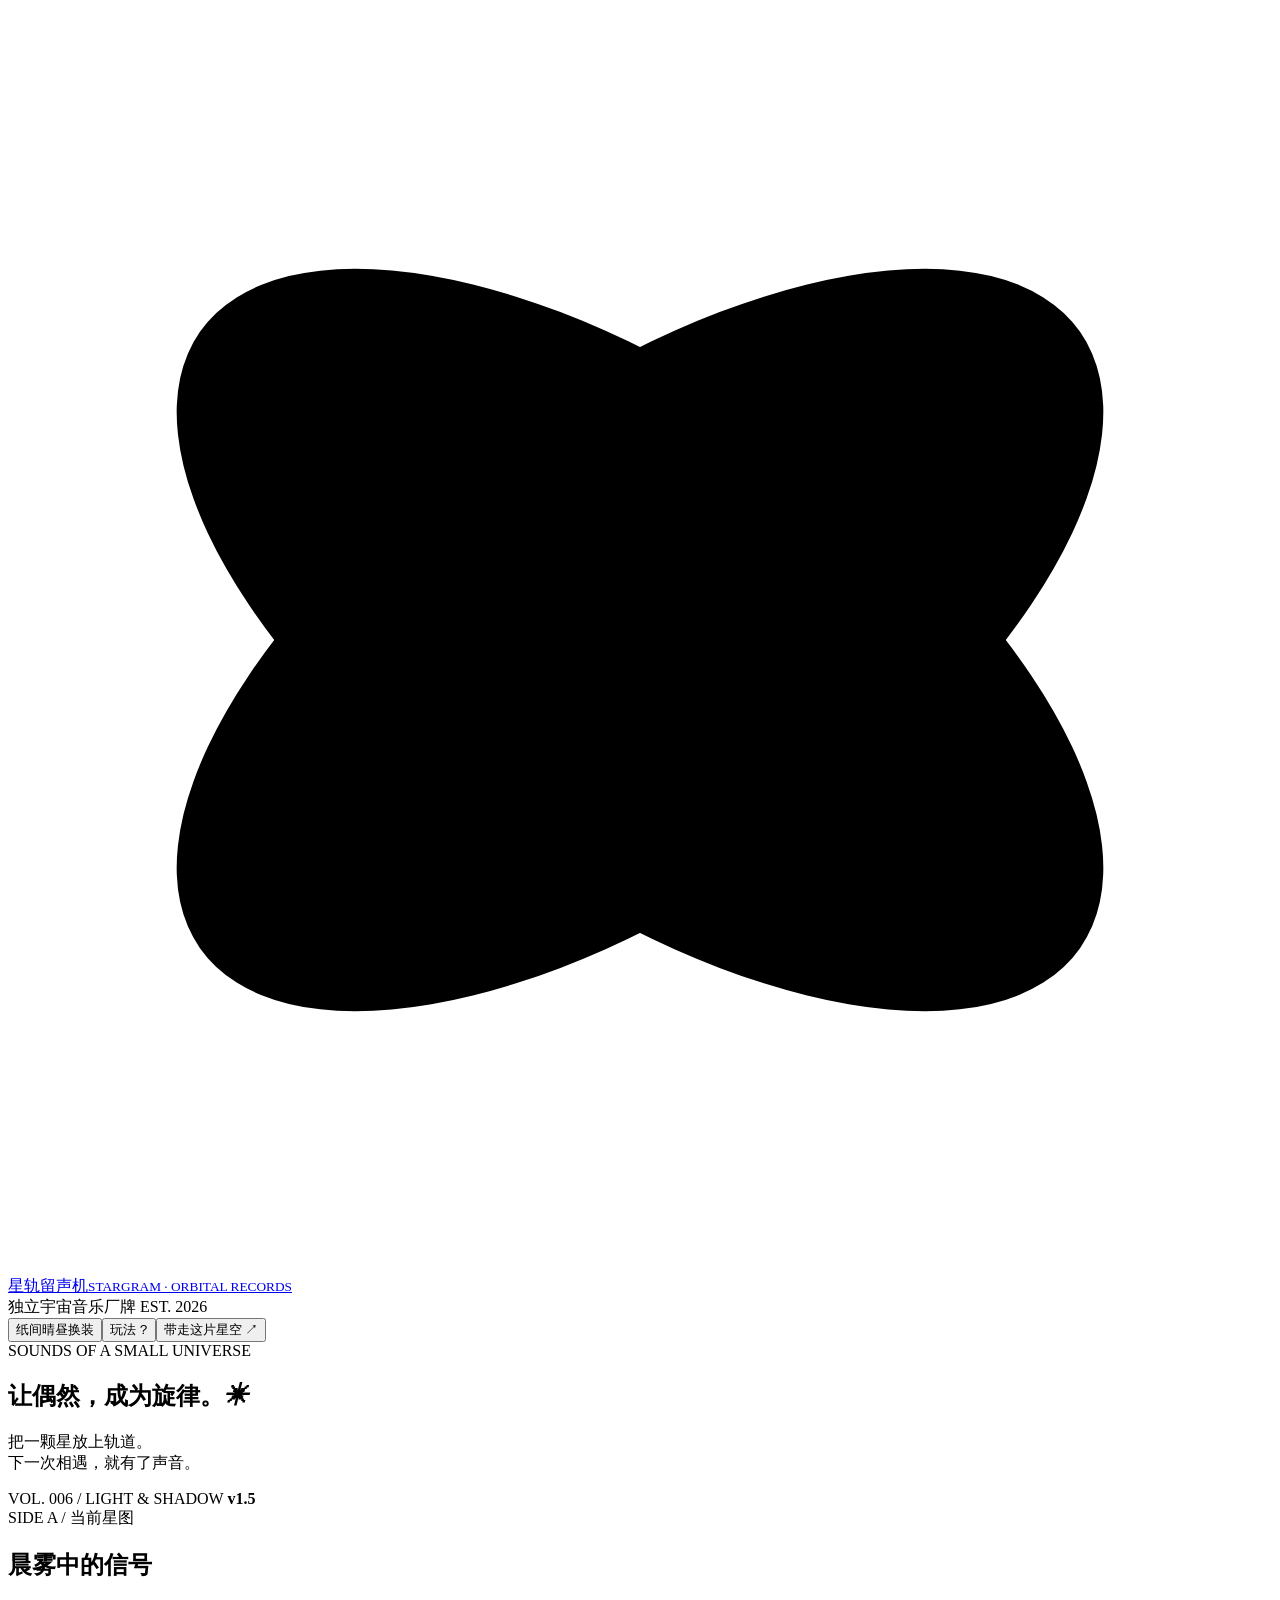
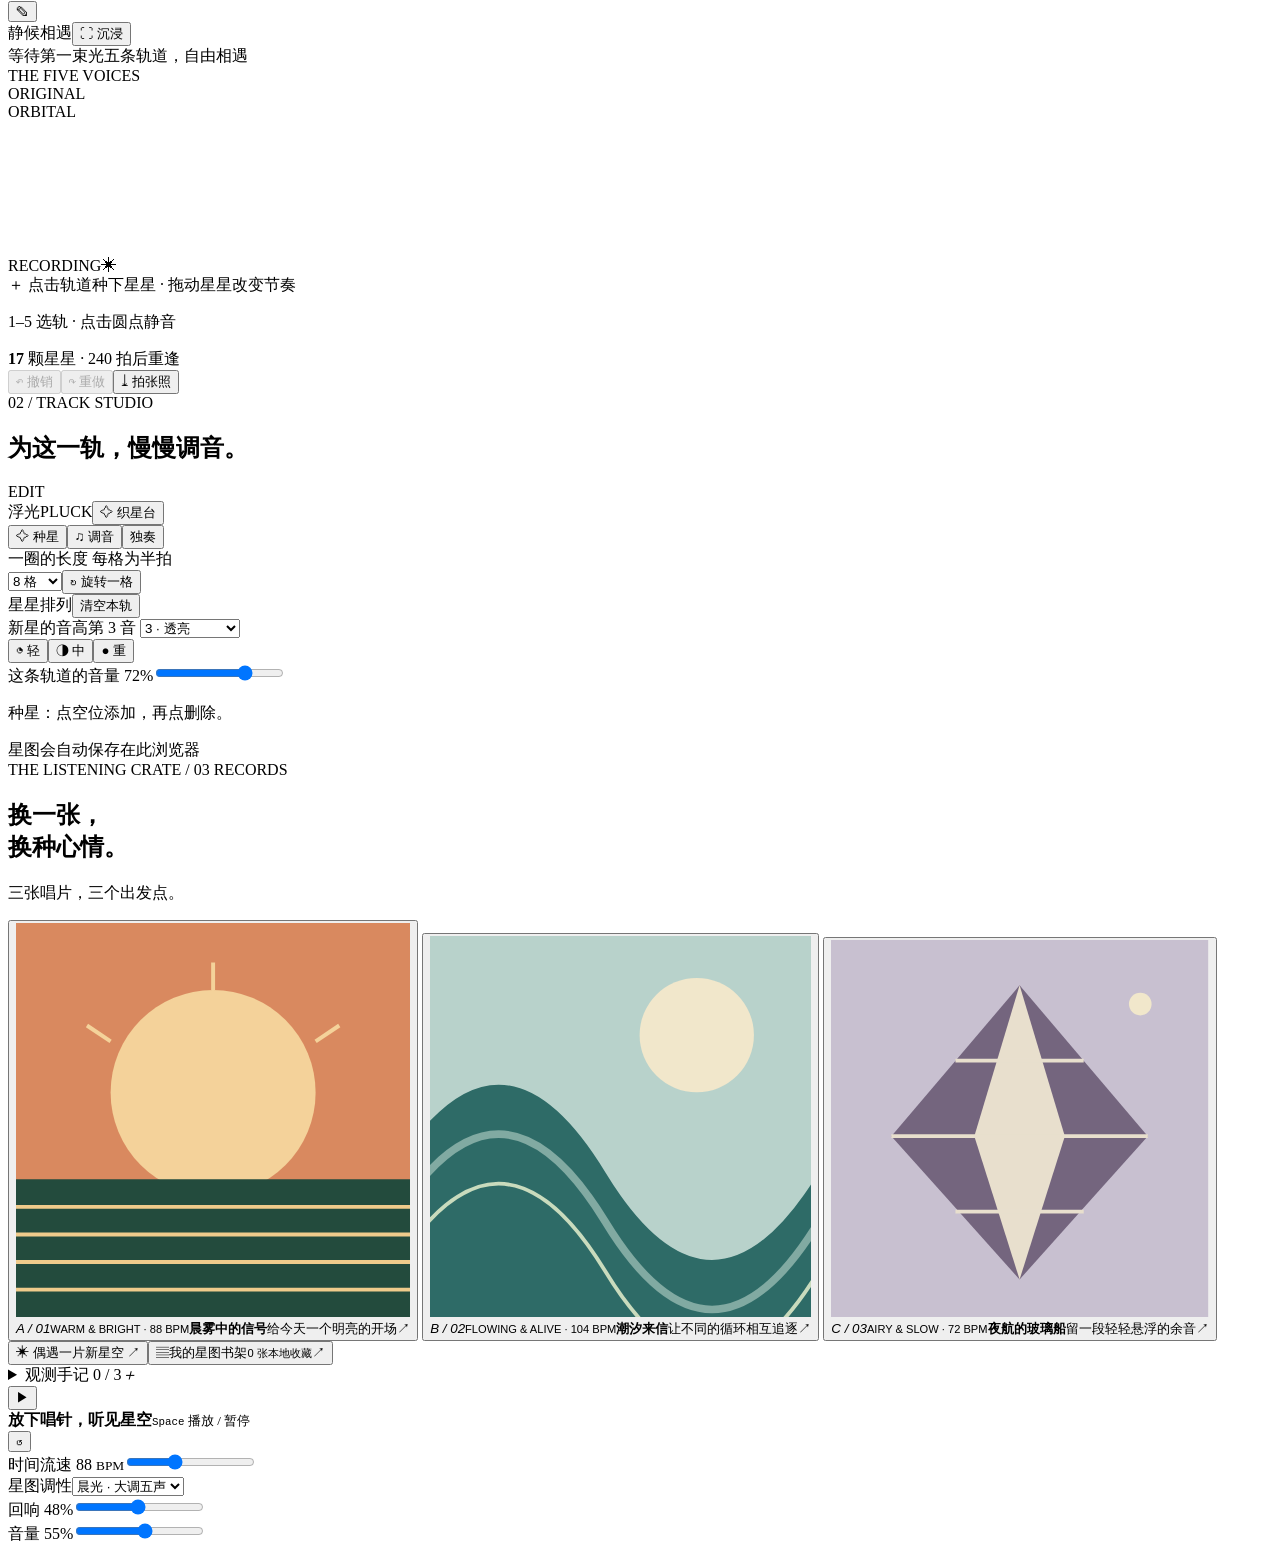
==== src/index.html @ 23d9d252 "Refine stage layout and add living tonearm and selectable themes" ====
<!doctype html>
<html lang="zh-CN">
<head>
  <meta charset="UTF-8">
  <meta name="viewport" content="width=device-width, initial-scale=1.0">
  <meta name="theme-color" content="#f2efe6">
  <meta name="description" content="点亮星星，让轨道替你作曲。一台可以离线使用的星空音乐玩具。">
  <title>星轨留声机 · STARGRAM</title>
  <script>try { const t = localStorage.getItem('stargram.appearance.v1'); if (['paper', 'nocturne', 'mist'].includes(t)) document.documentElement.dataset.theme = t; } catch {}</script>
  <!-- STYLE -->
</head>
<body>
  <header class="masthead">
    <a class="brand" href="#" aria-label="星轨留声机首页"><svg viewBox="0 0 40 40" aria-hidden="true"><ellipse cx="20" cy="20" rx="17" ry="8" transform="rotate(-35 20 20)"/><ellipse cx="20" cy="20" rx="17" ry="8" transform="rotate(35 20 20)"/><circle cx="20" cy="20" r="3"/></svg><span>星轨留声机<small>STARGRAM · ORBITAL RECORDS</small></span></a>
    <div class="header-note">独立宇宙音乐厂牌 <span>EST. 2026</span></div>
    <nav class="header-actions" aria-label="作品操作"><button id="themeBtn" class="theme-launch" aria-haspopup="dialog"><i aria-hidden="true"></i><span id="themeName">纸间晴昼</span><span class="theme-launch-label">换装</span></button><button id="helpBtn" class="quiet">玩法 <kbd>?</kbd></button><button id="exportBtn" class="outline">带走这片星空 <span>↗</span></button></nav>
  </header>
  <section class="studio-intro" aria-label="星际唱片室">
    <div><div class="eyebrow">SOUNDS OF A SMALL UNIVERSE</div><h1>让偶然，<span>成为旋律。</span><i aria-hidden="true">✳</i></h1></div>
    <div class="studio-note"><p>把一颗星放上轨道。<br>下一次相遇，就有了声音。</p><div class="edition">VOL. 006 / LIGHT & SHADOW <b>v1.5</b></div></div>
  </section>
  <main class="workspace">
    <section class="observatory" aria-label="互动星图">
      <div class="stage-heading"><div><div class="eyebrow">SIDE A / 当前星图</div><div class="scene-title-row"><h2 id="sceneTitle">晨雾中的信号</h2><button id="renameBtn" aria-label="为星图命名" title="为星图命名">✎</button></div></div><div class="stage-actions"><span class="live-label" id="liveLabel">静候相遇</span><button id="immerseBtn" class="tiny" aria-pressed="false">⛶ 沉浸</button></div></div>
      <div class="performance-line"><span id="beatReadout">等待第一束光</span><span id="noteReadout">五条轨道，自由相遇</span></div>
      <aside class="stage-voices" aria-label="五条声部"><div class="eyebrow">THE FIVE VOICES</div><div id="tracks" class="tracks" aria-label="选择音轨"></div></aside>
      <span class="record-stamp" aria-hidden="true">ORIGINAL<br>ORBITAL<br>RECORDING<span>✳</span></span>
      <canvas id="universe" tabindex="0" aria-label="互动星图：点击轨道添加或删除音符，拖动星星移动；也可使用右侧音符编辑器。"></canvas>
      <div class="stage-footer"><div class="stage-instructions"><div class="stage-hint" id="stageHint"><span>＋</span> 点击轨道种下星星 · 拖动星星改变节奏</div><p class="stage-shortcuts">1–5 选轨 · 点击圆点静音</p></div><div class="stage-bottom"><span><b id="noteCount">17</b> 颗星星 <i>·</i> <span id="cycleLabel">240 拍后重逢</span></span><div class="stage-history"><button id="undoBtn" class="tiny" title="撤销 Ctrl+Z" disabled>↶ 撤销</button><button id="redoBtn" class="tiny" title="重做 Ctrl+Shift+Z" disabled>↷ 重做</button><button id="captureBtn" class="tiny" title="保存星图明信片">⤓ 拍张照</button></div></div></div>
      <div class="canvas-tooltip" id="tooltip" hidden></div>
    </section>
    <aside class="inspector">
      <div class="inspector-body">
      <div class="eyebrow">02 / TRACK STUDIO</div>
      <div class="inspector-title"><h2>为这一轨，慢慢调音。</h2><span>EDIT</span></div>
      <section class="orbit-editor" aria-label="选中轨道的设置">
        <div class="editor-heading"><span id="selectedName">浮光</span><span id="selectedVoice" class="editor-voice">PLUCK</span><button id="loomBtn" class="loom-launch" title="生成一份新的候选旋律">✧ 织星台</button></div>
        <div class="edit-modes" role="group" aria-label="星星编辑方式"><button data-mode="plant" class="active" aria-pressed="true">✧ 种星</button><button data-mode="tune" aria-pressed="false">♫ 调音</button><button id="soloBtn" aria-pressed="false" title="只听这条轨道">独奏</button></div>
        <label class="control-label" for="lengthSelect">一圈的长度 <span>每格为半拍</span></label>
        <div class="orbit-settings"><select id="lengthSelect" aria-label="轨道长度"><option value="8">8 格</option><option value="12">12 格</option><option value="16">16 格</option><option value="20">20 格</option><option value="24">24 格</option></select><button id="rotateBtn" class="outline" title="让这条轨道的所有音符晚一格响起">↻ 旋转一格</button></div>
        <div class="control-label"><span>星星排列</span><button id="clearBtn" class="text-button">清空本轨</button></div>
        <div id="steps" class="steps" aria-label="逐格音符编辑器"></div>
        <label class="control-label" for="pitchSelect"><span id="pitchContext">新星的音高</span><span id="pitchLabel">第 3 音</span></label>
        <select id="pitchSelect" aria-label="新音符音高"><option value="0">1 · 低处的光</option><option value="1">2 · 向上一步</option><option value="2" selected>3 · 透亮</option><option value="3">4 · 远一点</option><option value="4">5 · 天际线</option><option value="5">6 · 高八度</option><option value="6">7 · 微光</option><option value="7">8 · 星尘</option><option value="8">9 · 云端</option><option value="9">10 · 最远的星</option></select>
        <div class="accent-control" role="group" aria-label="音符力度"><button data-accent="0.55" aria-pressed="false">◔ 轻</button><button data-accent="1" class="active" aria-pressed="true">◑ 中</button><button data-accent="1.35" aria-pressed="false">● 重</button></div>
        <label class="control-label" for="trackGain">这条轨道的音量 <output id="trackGainValue">72%</output></label><input id="trackGain" type="range" min="0" max="100" value="72">
        <p class="editor-tip" id="editTip">种星：点空位添加，再点删除。</p>
      </section>
      </div>
      <div class="save-note"><span class="status-dot"></span><span id="saveStatus">星图会自动保存在此浏览器</span></div>
    </aside>
    <aside class="library">
      <div class="library-heading"><div class="eyebrow">THE LISTENING CRATE / 03 RECORDS</div><h2>换一张，<br>换种心情。</h2><p>三张唱片，三个出发点。</p></div>
      <div class="presets" aria-label="预设星图">
        <button class="preset active" data-preset="dawn"><span class="preset-art dawn" aria-hidden="true"><svg viewBox="0 0 100 100"><path fill="#d9895f" d="M0 0h100v100H0z"/><circle cx="50" cy="43" r="26" fill="#f4d29a"/><path d="M0 65h100v35H0z" fill="#234b3d"/><path d="M0 72h100M0 79h100M0 86h100M0 93h100" stroke="#efcb8b" stroke-width="1"/><path d="M50 10v7m-32 9 6 4m58-4-6 4" stroke="#f4d29a"/></svg><em>A / 01</em></span><span><small>WARM & BRIGHT · 88 BPM</small><strong>晨雾中的信号</strong><span class="preset-caption">给今天一个明亮的开场</span></span><span class="preset-arrow">↗</span></button>
        <button class="preset" data-preset="tide"><span class="preset-art tide" aria-hidden="true"><svg viewBox="0 0 100 100"><path fill="#b8d2cb" d="M0 0h100v100H0z"/><circle cx="70" cy="26" r="15" fill="#f1e7cb"/><path d="M-10 62Q18 16 46 62T102 62v44H-10" fill="#2e6b67"/><path d="M-10 75Q18 29 46 75T102 75" fill="none" stroke="#81aaa2" stroke-width="2"/><path d="M-10 88Q18 42 46 88T102 88" fill="none" stroke="#c9dbbd" stroke-width="1"/></svg><em>B / 02</em></span><span><small>FLOWING & ALIVE · 104 BPM</small><strong>潮汐来信</strong><span class="preset-caption">让不同的循环相互追逐</span></span><span class="preset-arrow">↗</span></button>
        <button class="preset" data-preset="glass"><span class="preset-art glass" aria-hidden="true"><svg viewBox="0 0 100 100"><path fill="#c8c0d0" d="M0 0h100v100H0z"/><path d="m50 12 34 40-34 38-34-38Z" fill="#74657e"/><path d="m50 12 12 40-12 38-12-38Z" fill="#e8dfcd"/><path d="M16 52h68M33 32h34M33 72h34" stroke="#e8dfcd" fill="none" stroke-width="1"/><circle cx="82" cy="17" r="3" fill="#f1e7cb"/></svg><em>C / 03</em></span><span><small>AIRY & SLOW · 72 BPM</small><strong>夜航的玻璃船</strong><span class="preset-caption">留一段轻轻悬浮的余音</span></span><span class="preset-arrow">↗</span></button>
      </div>
      <div class="library-actions"><button id="randomBtn" class="random-button"><span>✳</span> 偶遇一片新星空 <span>↗</span></button><button id="shelfBtn" class="shelf-button"><span>▤</span><span>我的星图书架<small id="shelfCount">0 张本地收藏</small></span><span>↗</span></button></div>
      <details class="field-notes"><summary>观测手记 <span id="discoveryCount">0 / 3</span><i>＋</i></summary><div class="discoveries"><div class="discovery" data-discovery="plant"><span>01</span> 亲手点亮一颗星星 <b>○</b></div><div class="discovery" data-discovery="orbit"><span>02</span> 改变一次轨道周期 <b>○</b></div><div class="discovery" data-discovery="listen"><span>03</span> 听见三十二次相遇 <b>○</b></div></div><p id="discoveryMessage">不必懂乐理，只需要一点好奇心。</p></details>
    </aside>
  </main>
  <footer class="transport">
    <div class="playback"><button id="playBtn" class="play-button" aria-label="开始演奏"><span id="playIcon">▶</span></button><div class="play-copy"><strong id="playText">放下唱针，听见星空</strong><small><kbd>Space</kbd> 播放 / 暂停</small></div><button id="restartBtn" class="restart" aria-label="从头演奏" title="从头演奏">↺</button></div>
    <div class="tempo-control"><label for="tempo">时间流速 <output id="tempoValue">88 <small>BPM</small></output></label><input id="tempo" type="range" min="48" max="160" value="88"></div>
    <div class="scale-control"><label for="scaleSelect">星图调性</label><select id="scaleSelect"><option value="dawn">晨光 · 大调五声</option><option value="tide">浮潮 · 小调五声</option><option value="glass">琉璃 · 悬浮音阶</option></select></div>
    <div class="space-control"><label for="space">回响 <output id="spaceValue">48%</output></label><input id="space" type="range" min="0" max="100" value="48"></div>
    <div class="volume-control"><label for="volume">音量 <output id="volumeValue">55%</output></label><input id="volume" type="range" min="0" max="100" value="55"></div>
  </footer>
  <div id="toast" class="toast" role="status" aria-live="polite"></div>
  <dialog id="themeDialog" class="theme-dialog" aria-labelledby="themeTitle"><button class="dialog-close" data-close aria-label="关闭外观选择">×</button><div class="eyebrow">LIGHT & SHADOW / 给声音换一束光</div><h2 id="themeTitle">此刻，你想在哪里听？</h2><p class="dialog-intro">三间唱片室，同一片星空。选一束光，留给现在的心情。</p><div class="theme-options" role="group" aria-label="界面主题">
    <button class="theme-option" data-theme-choice="paper" aria-pressed="true"><span class="theme-preview" data-theme-preview="paper" aria-hidden="true"><span class="theme-preview-label">01 / DAYLIGHT</span><i class="mini-record"></i><span class="theme-swatches"><i></i><i></i><i></i></span></span><span class="theme-option-title"><strong>纸间晴昼</strong><i>✓</i></span><small>暖白纸页、森林绿胶片<br>像午后推开一家独立唱片店。</small></button>
    <button class="theme-option" data-theme-choice="nocturne" aria-pressed="false"><span class="theme-preview" data-theme-preview="nocturne" aria-hidden="true"><span class="theme-preview-label">02 / NOCTURNE</span><i class="mini-record"></i><span class="theme-swatches"><i></i><i></i><i></i></span></span><span class="theme-option-title"><strong>鎏金夜航</strong><i>✓</i></span><small>深夜墨色、黄铜与琥珀<br>把星光留在一盏温柔的灯下。</small></button>
    <button class="theme-option" data-theme-choice="mist" aria-pressed="false"><span class="theme-preview" data-theme-preview="mist" aria-hidden="true"><span class="theme-preview-label">03 / BLUE HOUR</span><i class="mini-record"></i><span class="theme-swatches"><i></i><i></i><i></i></span></span><span class="theme-option-title"><strong>雾蓝回声</strong><i>✓</i></span><small>冷雾蓝、银色与一点朱红<br>让旋律漂浮在天亮之前。</small></button>
  </div><p class="theme-status" id="themeStatus" role="status" aria-live="polite">外观会在此浏览器记住；切换不改变乐曲。</p><button class="primary wide" data-close>就留在这束光里</button></dialog>
  <dialog id="loomDialog" class="loom-dialog" aria-labelledby="loomTitle">
    <button class="dialog-close" data-close aria-label="关闭织星台">×</button>
    <div class="eyebrow">MELODY STUDY / 一份新的候选</div>
    <h2 id="loomTitle">把一圈光，织成旋律。</h2>
    <p class="dialog-intro">先听一个小小的念头。喜欢，再把它种进你的宇宙。</p><p class="loom-notice">每次打开会生成一份新候选；应用前，原轨道保持原样。</p>
    <div class="loom-layout">
      <section class="loom-paper" aria-label="旋律草稿">
        <div class="loom-paper-header"><span id="loomTrackLabel">03 / 浮光</span><span>ORBIT STUDY</span></div>
        <canvas id="loomCanvas" width="720" height="720" aria-label="织星草稿预览，内圈音低，外圈音高"></canvas>
        <div class="loom-paper-caption"><span>内圈音低，外圈音高</span><span id="loomDraftMeta">5 颗星 / 16 格</span></div>
        <div id="loomPhrase" class="loom-phrase" aria-label="草稿的音符序列"></div>
      </section>
      <div class="loom-controls">
        <div class="loom-section"><span>01</span><strong>留多少次相遇</strong></div>
        <div class="loom-rhythm-row"><label for="loomLength">一圈长度</label><select id="loomLength"><option value="8">8 格</option><option value="12">12 格</option><option value="16">16 格</option><option value="20">20 格</option><option value="24">24 格</option></select></div>
        <label class="control-label" for="loomCount">星星数量 <output id="loomCountValue">5 颗</output></label><input id="loomCount" type="range" min="1" max="16" value="5">
        <p class="loom-hint">星星均匀散开，留白也成为节奏。</p>
        <div class="loom-section"><span>02</span><strong>让旋律往哪里走</strong></div>
        <div class="loom-shapes" role="group" aria-label="旋律走向">
          <button data-shape="arc" aria-pressed="true"><svg viewBox="0 0 60 26" aria-hidden="true"><path d="m4 21 13-10 13-7 13 7 13 10"/></svg>回旋</button>
          <button data-shape="rise" aria-pressed="false"><svg viewBox="0 0 60 26" aria-hidden="true"><path d="m4 22 13-5 13-5 13-5 13-4"/></svg>升起</button>
          <button data-shape="fall" aria-pressed="false"><svg viewBox="0 0 60 26" aria-hidden="true"><path d="m4 3 13 4 13 5 13 5 13 5"/></svg>落下</button>
          <button data-shape="wander" aria-pressed="false"><svg viewBox="0 0 60 26" aria-hidden="true"><path d="m4 16 13-11 13 16 13-12 13 5"/></svg>漫游</button>
        </div>
        <label class="control-label" for="loomRegister">音区</label><select id="loomRegister"><option value="0">低处的星光 · 第 1–5 音</option><option value="5">高一层的星光 · 第 6–10 音</option></select>
        <label class="loom-dynamics"><input id="loomDynamics" type="checkbox" checked><span>让轻重音自然呼吸<small>第一颗更亮，最后一颗轻轻落下</small></span></label>
        <div class="loom-variants"><button id="loomAgain" class="text-button">↻ 再织一次</button><button id="loomRotate" class="text-button">↗ 错开一格</button></div>
      </div>
    </div>
    <div class="loom-audition"><button id="loomListen" class="outline">▷ 试听这一圈</button><div><span id="loomAudioStatus" role="status" aria-live="polite">只听这条轨道 · 沿用当前音量与回响</span><small id="loomPosition">草稿还没有改变原星图</small></div></div>
    <div class="loom-footer"><p>只替换当前轨道的旋律与周期。<br>种进星图后，也可以撤销。</p><button id="loomApply" class="primary">种进这条轨道 <span>↗</span></button></div>
  </dialog>
  <dialog id="renameDialog"><button class="dialog-close" data-close aria-label="关闭命名">×</button><div class="eyebrow">NAME THIS LITTLE UNIVERSE</div><h2>给这片星空一个名字。</h2><form id="renameForm"><label class="control-label" for="titleInput">星图名称 <span>最多 60 字</span></label><input id="titleInput" type="text" maxlength="60" required autocomplete="off"><button class="primary wide" type="submit">保存名字</button></form></dialog>
  <dialog id="shelfDialog" class="shelf-dialog"><button class="dialog-close" data-close aria-label="关闭星图书架">×</button><div class="eyebrow">YOUR PRIVATE PRESSING / 24 RECORDS</div><h2>把喜欢的偶然，收进书架。</h2><p class="dialog-intro">每一张都是独立快照。随时回来看，继续拨动它的星星。</p><form id="shelfForm" class="shelf-save"><label for="shelfTitle" class="control-label">这次相遇的名字</label><div><input id="shelfTitle" type="text" maxlength="60" required autocomplete="off"><button class="primary" type="submit">收藏当前星图</button></div></form><div class="shelf-meta"><span id="shelfSummary">0 / 24 张星图</span><span>仅保存在此浏览器 · 可另存 JSON</span></div><div id="shelfFeedback" class="shelf-feedback" role="status" aria-live="polite"></div><div id="shelfUndo" class="shelf-undo" hidden><span>一张星图已移出书架</span><button id="restoreShelfBtn" class="text-button">撤销移除</button></div><div id="shelfGrid" class="shelf-grid"></div></dialog>
  <dialog id="helpDialog"><button class="dialog-close" data-close aria-label="关闭玩法">×</button><div class="eyebrow">A SMALL GUIDE TO YOUR UNIVERSE</div><h2>这片星空，由你来调音。</h2><p class="dialog-intro">每一圈都是一条旋律。彗星与星星相遇，声音就会发生。</p><ol class="guide"><li><b>先听，再动手。</b>点击播放，或者按空格。选一张喜欢的星图作起点。</li><li><b>把音符种在轨道上。</b>点击空位添加，再点一次删除。拖到另一个位置改变时机，拖到另一圈改变音色。右击星星可升高音高。切到「调音」可选中星星改音高、轻重；Shift+点击可快速改变力度。也可以打开「织星台」，调节密度和旋律走向，试听草稿，喜欢后再种进本轨；关闭不改原星图。</li><li><b>让循环错开。</b>选中一条轨道，把一圈从 16 格改成 12 格。相同音符会在下一圈遇到不同的伙伴。</li><li><b>留下属于你的偶然。</b>给星图命名，收藏进自己的星图书架；也可以导出 WAV、MIDI 和保留全部设置的星图文件。</li></ol><div class="shortcut-row"><span><kbd>Space</kbd> 播放</span><span><kbd>Ctrl Z</kbd> 撤销</span><span><kbd>Ctrl Shift Z</kbd> 重做</span><span><kbd>1–5</kbd> 选轨</span><span><kbd>?</kbd> 玩法</span></div><p class="fine-print">完全离线 · 无账号 · 无上传 · 所有声音在本机合成<br>切到其他标签页会自动暂停。浏览器首次播放需要你点击一下。</p><button class="primary wide" data-close>知道了，去种星星</button></dialog>
  <dialog id="exportDialog"><button class="dialog-close" data-close aria-label="关闭导出">×</button><div class="eyebrow">THE TAKEAWAY COUNTER / 留下这一刻</div><h2>把这次相遇带走。</h2><p class="dialog-intro">音乐从第一格开始导出；星图保留你现在的全部编排。</p><div class="export-options"><button id="wavBtn"><span class="export-icon">WAV</span><span><strong>一段音乐</strong><small>WAV · 8 小节 + 混响尾音 · 44.1 kHz 立体声</small></span><b>↓</b></button><button id="midiBtn"><span class="export-icon">MIDI</span><span><strong>继续编曲</strong><small>MIDI · 五条独立音轨 · 含速度信息</small></span><b>↓</b></button><button id="jsonBtn"><span class="export-icon">MAP</span><span><strong>保存这张星图</strong><small>STARGRAM v2 · 保留音符力度、独奏与分轨音量</small></span><b>↓</b></button><button id="posterExportBtn"><span class="export-icon">PNG</span><span><strong>一张封面</strong><small>明信片 · 1600 × 1200 · 当前星图</small></span><b>↓</b></button></div><div class="import-row"><span>有一张以前保存的星图？</span><button id="importBtn" class="outline">导入星图 ↗</button><input type="file" id="importInput" accept=".json,application/json" hidden></div><p id="exportStatus" class="fine-print" aria-live="polite">文件由浏览器保存到下载位置。MIDI 音色由播放软件决定。</p></dialog>
  <!-- SCRIPTS -->
</body>
</html>
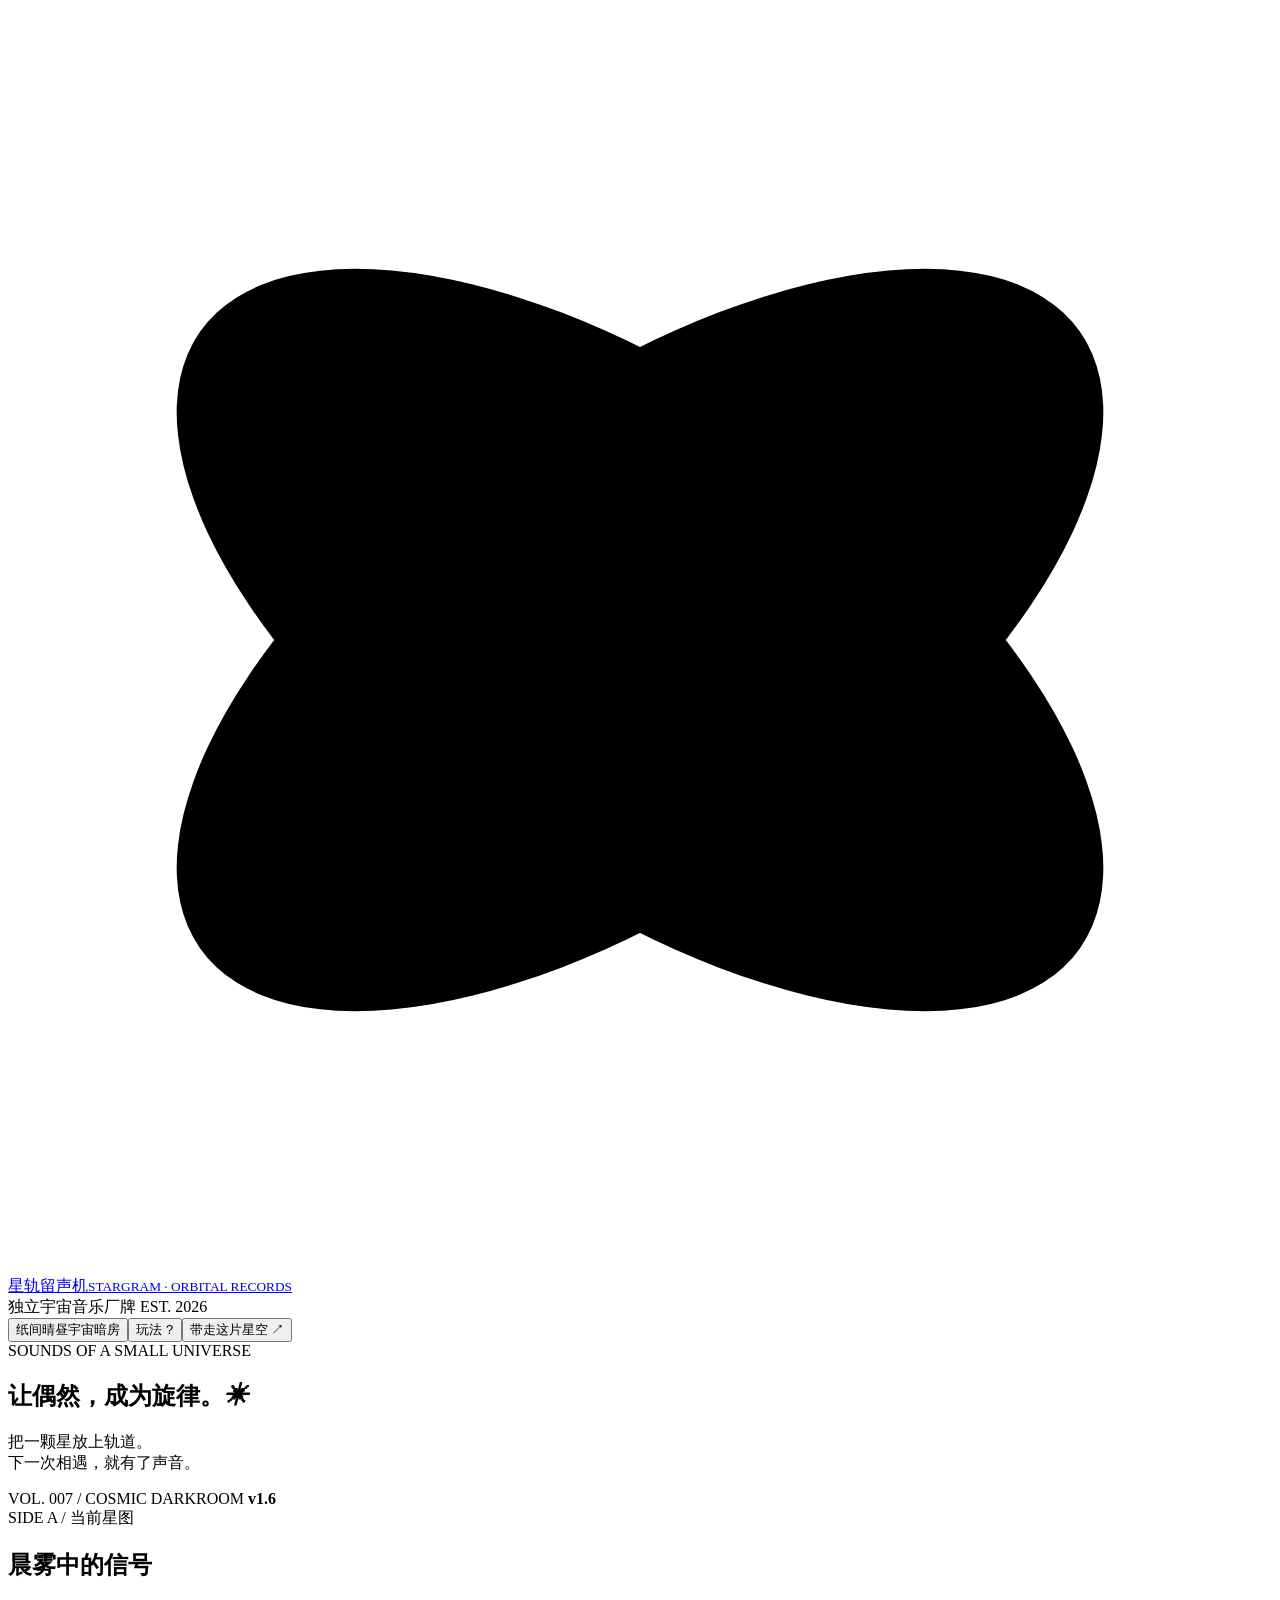
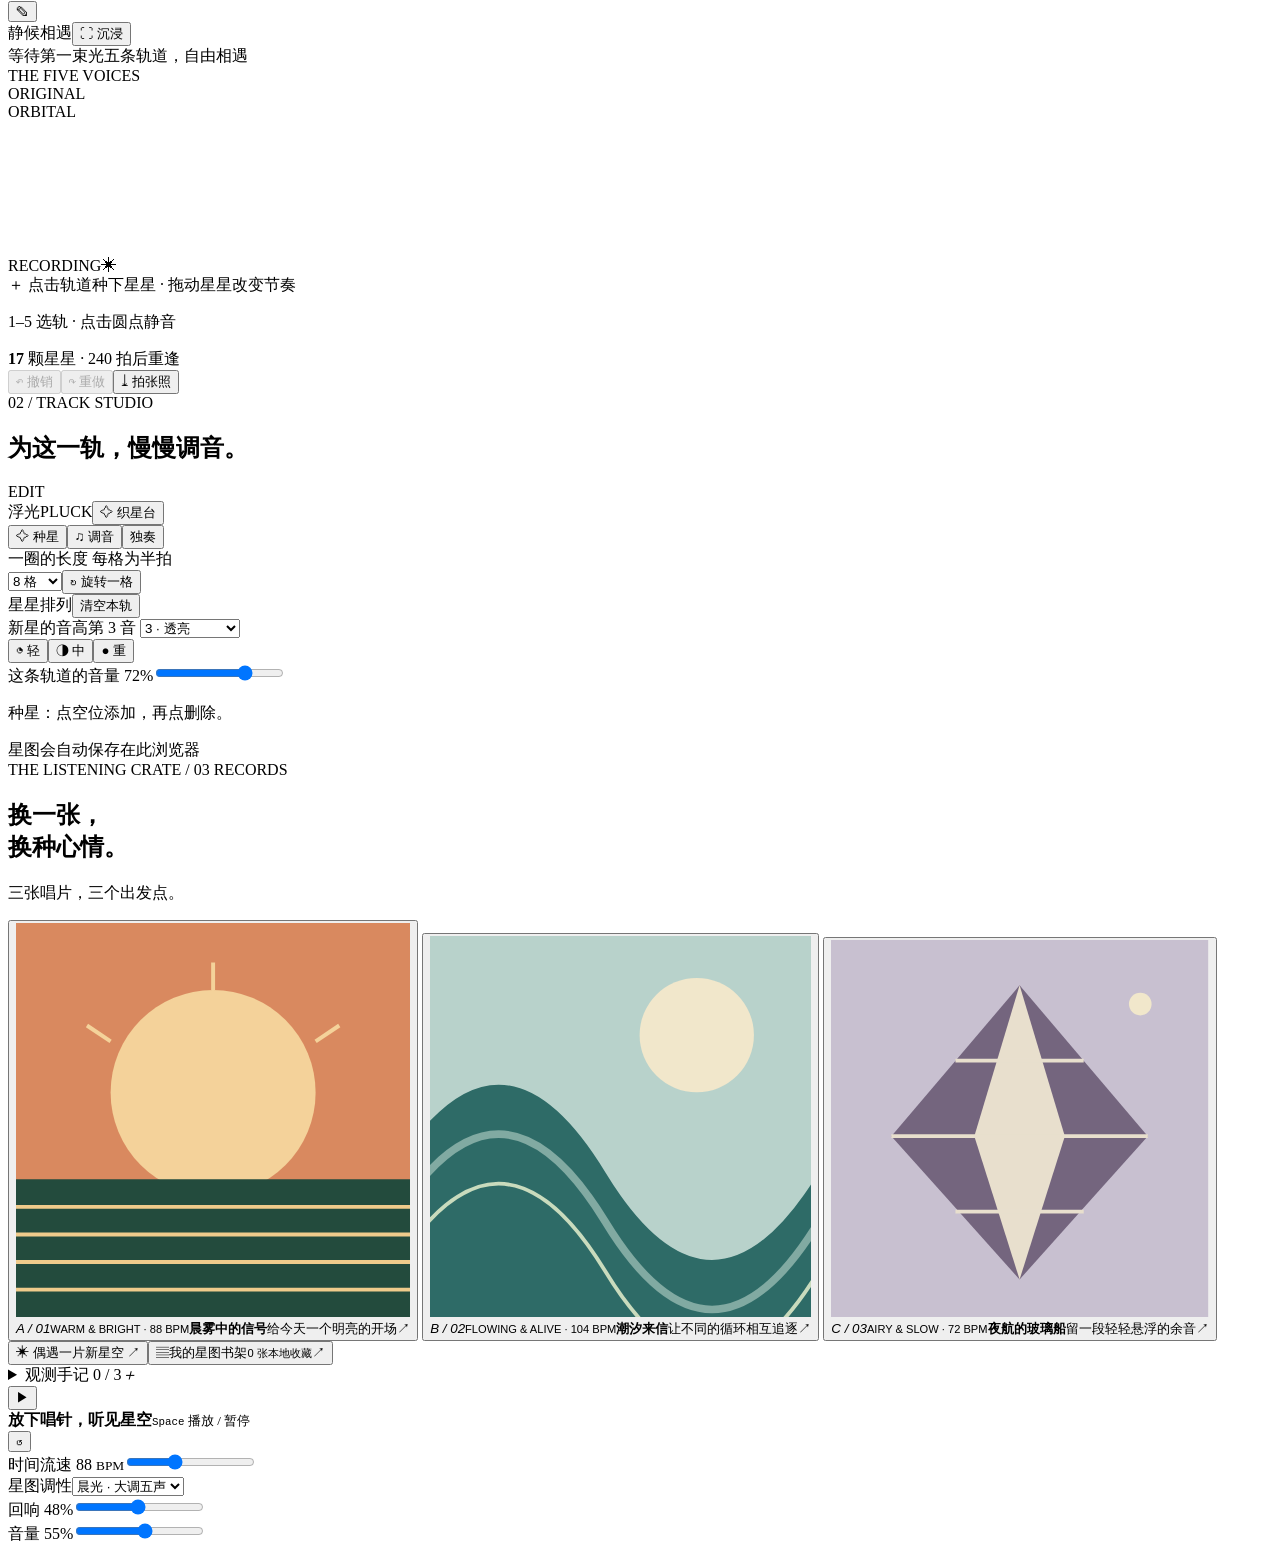
==== commit 1505e6f9: "Build a composable cosmic darkroom with shareable appearance recipes" ====
--- a/src/index.html
+++ b/src/index.html
@@ -6,18 +6,19 @@
   <meta name="theme-color" content="#f2efe6">
   <meta name="description" content="点亮星星，让轨道替你作曲。一台可以离线使用的星空音乐玩具。">
   <title>星轨留声机 · STARGRAM</title>
-  <script>try { const t = localStorage.getItem('stargram.appearance.v1'); if (['paper', 'nocturne', 'mist'].includes(t)) document.documentElement.dataset.theme = t; } catch {}</script>
+  <!-- APPEARANCE -->
+  <script>try { AstroAppearance.applyTo(document.documentElement, AstroAppearance.read(localStorage).value); } catch { AstroAppearance.applyTo(document.documentElement, AstroAppearance.preset()); }</script>
   <!-- STYLE -->
 </head>
 <body>
   <header class="masthead">
     <a class="brand" href="#" aria-label="星轨留声机首页"><svg viewBox="0 0 40 40" aria-hidden="true"><ellipse cx="20" cy="20" rx="17" ry="8" transform="rotate(-35 20 20)"/><ellipse cx="20" cy="20" rx="17" ry="8" transform="rotate(35 20 20)"/><circle cx="20" cy="20" r="3"/></svg><span>星轨留声机<small>STARGRAM · ORBITAL RECORDS</small></span></a>
     <div class="header-note">独立宇宙音乐厂牌 <span>EST. 2026</span></div>
-    <nav class="header-actions" aria-label="作品操作"><button id="themeBtn" class="theme-launch" aria-haspopup="dialog"><i aria-hidden="true"></i><span id="themeName">纸间晴昼</span><span class="theme-launch-label">换装</span></button><button id="helpBtn" class="quiet">玩法 <kbd>?</kbd></button><button id="exportBtn" class="outline">带走这片星空 <span>↗</span></button></nav>
+    <nav class="header-actions" aria-label="作品操作"><button id="themeBtn" class="theme-launch" aria-haspopup="dialog"><i aria-hidden="true"></i><span id="themeName">纸间晴昼</span><span class="theme-launch-label">宇宙暗房</span></button><button id="helpBtn" class="quiet">玩法 <kbd>?</kbd></button><button id="exportBtn" class="outline">带走这片星空 <span>↗</span></button></nav>
   </header>
   <section class="studio-intro" aria-label="星际唱片室">
     <div><div class="eyebrow">SOUNDS OF A SMALL UNIVERSE</div><h1>让偶然，<span>成为旋律。</span><i aria-hidden="true">✳</i></h1></div>
-    <div class="studio-note"><p>把一颗星放上轨道。<br>下一次相遇，就有了声音。</p><div class="edition">VOL. 006 / LIGHT & SHADOW <b>v1.5</b></div></div>
+    <div class="studio-note"><p>把一颗星放上轨道。<br>下一次相遇，就有了声音。</p><div class="edition">VOL. 007 / COSMIC DARKROOM <b>v1.6</b></div></div>
   </section>
   <main class="workspace">
     <section class="observatory" aria-label="互动星图">
@@ -68,11 +69,20 @@
     <div class="volume-control"><label for="volume">音量 <output id="volumeValue">55%</output></label><input id="volume" type="range" min="0" max="100" value="55"></div>
   </footer>
   <div id="toast" class="toast" role="status" aria-live="polite"></div>
-  <dialog id="themeDialog" class="theme-dialog" aria-labelledby="themeTitle"><button class="dialog-close" data-close aria-label="关闭外观选择">×</button><div class="eyebrow">LIGHT & SHADOW / 给声音换一束光</div><h2 id="themeTitle">此刻，你想在哪里听？</h2><p class="dialog-intro">三间唱片室，同一片星空。选一束光，留给现在的心情。</p><div class="theme-options" role="group" aria-label="界面主题">
-    <button class="theme-option" data-theme-choice="paper" aria-pressed="true"><span class="theme-preview" data-theme-preview="paper" aria-hidden="true"><span class="theme-preview-label">01 / DAYLIGHT</span><i class="mini-record"></i><span class="theme-swatches"><i></i><i></i><i></i></span></span><span class="theme-option-title"><strong>纸间晴昼</strong><i>✓</i></span><small>暖白纸页、森林绿胶片<br>像午后推开一家独立唱片店。</small></button>
-    <button class="theme-option" data-theme-choice="nocturne" aria-pressed="false"><span class="theme-preview" data-theme-preview="nocturne" aria-hidden="true"><span class="theme-preview-label">02 / NOCTURNE</span><i class="mini-record"></i><span class="theme-swatches"><i></i><i></i><i></i></span></span><span class="theme-option-title"><strong>鎏金夜航</strong><i>✓</i></span><small>深夜墨色、黄铜与琥珀<br>把星光留在一盏温柔的灯下。</small></button>
-    <button class="theme-option" data-theme-choice="mist" aria-pressed="false"><span class="theme-preview" data-theme-preview="mist" aria-hidden="true"><span class="theme-preview-label">03 / BLUE HOUR</span><i class="mini-record"></i><span class="theme-swatches"><i></i><i></i><i></i></span></span><span class="theme-option-title"><strong>雾蓝回声</strong><i>✓</i></span><small>冷雾蓝、银色与一点朱红<br>让旋律漂浮在天亮之前。</small></button>
-  </div><p class="theme-status" id="themeStatus" role="status" aria-live="polite">外观会在此浏览器记住；切换不改变乐曲。</p><button class="primary wide" data-close>就留在这束光里</button></dialog>
+  <dialog id="themeDialog" class="theme-dialog darkroom" aria-labelledby="themeTitle">
+    <button class="dialog-close" data-close aria-label="关闭宇宙暗房">×</button>
+    <div class="eyebrow">THE COSMIC DARKROOM / 宇宙暗房</div><div class="darkroom-title"><h2 id="themeTitle">把宇宙，调成你的颜色。</h2><span>06 × 05 × 04 × 03<br><b>360</b> 种相遇</span></div>
+    <p class="dialog-intro">选一张天幕，滤一束光，再为它刻上纹样和字迹。</p>
+    <div class="darkroom-layout">
+      <section class="darkroom-preview" aria-label="实时观测样片"><div class="darkroom-view"><span class="preview-corner">LIVE PRINT / 当前星图</span><canvas id="darkroomCanvas" width="800" height="600" aria-label="当前外观的星图实时预览"></canvas></div><p id="recipeTypeSample" class="recipe-type-sample">让偶然，成为旋律。</p><p id="darkroomCaption" class="darkroom-caption"></p><div class="recipe-number"><label for="recipeCode">观测配方</label><input id="recipeCode" readonly aria-label="当前观测配方编号"><button id="recipeCopy" class="text-button">复制编号 ↗</button></div><div class="darkroom-tools"><button id="appearanceUndo" disabled>↶ 退一步</button><button id="appearanceRestore">回到进来时</button><button id="appearanceShuffle">✳ 偶遇一束光</button></div><p class="darkroom-footnote">色彩与形态取意于天文影像，经过艺术演绎。</p></section>
+      <section class="darkroom-controls" aria-label="组合你的外观"><div class="appearance-tabs" role="tablist" aria-label="外观层次"><button id="tab-sky" data-appearance-tab="sky" role="tab" aria-controls="appearance-sky" aria-selected="true">01 天幕 <small>6</small></button><button id="tab-spectrum" data-appearance-tab="spectrum" role="tab" aria-controls="appearance-spectrum" aria-selected="false" tabindex="-1">02 光谱 <small>5</small></button><button id="tab-disc" data-appearance-tab="disc" role="tab" aria-controls="appearance-disc" aria-selected="false" tabindex="-1">03 星盘 <small>4</small></button><button id="tab-type" data-appearance-tab="type" role="tab" aria-controls="appearance-type" aria-selected="false" tabindex="-1">04 字样 <small>3</small></button></div>
+        <div class="appearance-description"><strong id="partName"></strong><p id="partDescription"></p></div>
+        <div id="appearance-sky" class="recipe-options sky-options" role="tabpanel" aria-labelledby="tab-sky"></div><div id="appearance-spectrum" class="recipe-options" role="tabpanel" aria-labelledby="tab-spectrum" hidden></div><div id="appearance-disc" class="recipe-options" role="tabpanel" aria-labelledby="tab-disc" hidden></div><div id="appearance-type" class="recipe-options" role="tabpanel" aria-labelledby="tab-type" hidden></div>
+        <details class="recipe-starts"><summary>从一份观测配方开始 <span>6</span></summary><div id="recipePresets" class="recipe-presets"></div></details>
+        <details class="recipe-import"><summary>收到一束光？读入配方 ↗</summary><form id="recipeImportForm"><label for="recipeInput">粘贴朋友的配方编号</label><div><input id="recipeInput" type="text" maxlength="24" placeholder="SG1-4131" autocomplete="off" spellcheck="false"><button class="outline" type="submit">读入</button></div></form></details>
+      </section>
+    </div><div class="darkroom-footer"><p id="themeStatus" role="status" aria-live="polite"></p><button class="primary" data-close>把这束光留在星图里 ↗</button></div>
+  </dialog>
   <dialog id="loomDialog" class="loom-dialog" aria-labelledby="loomTitle">
     <button class="dialog-close" data-close aria-label="关闭织星台">×</button>
     <div class="eyebrow">MELODY STUDY / 一份新的候选</div>
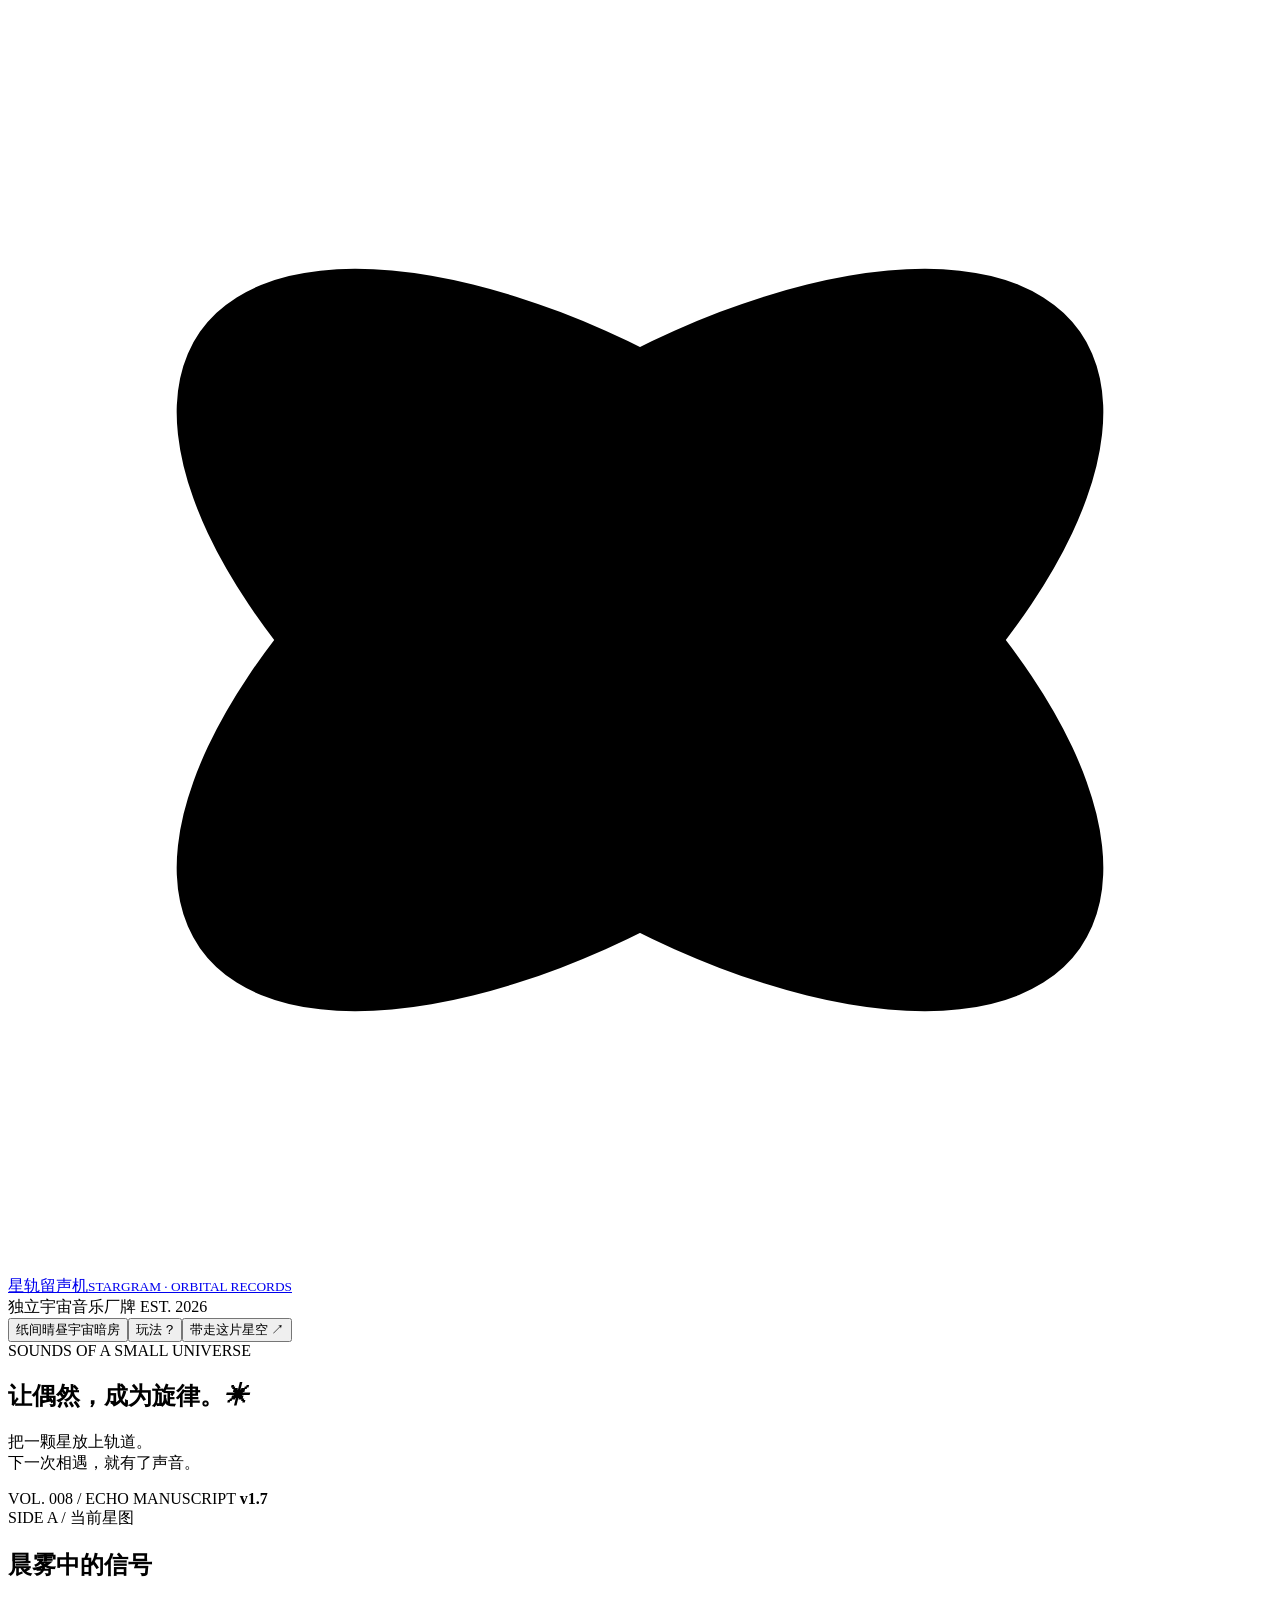
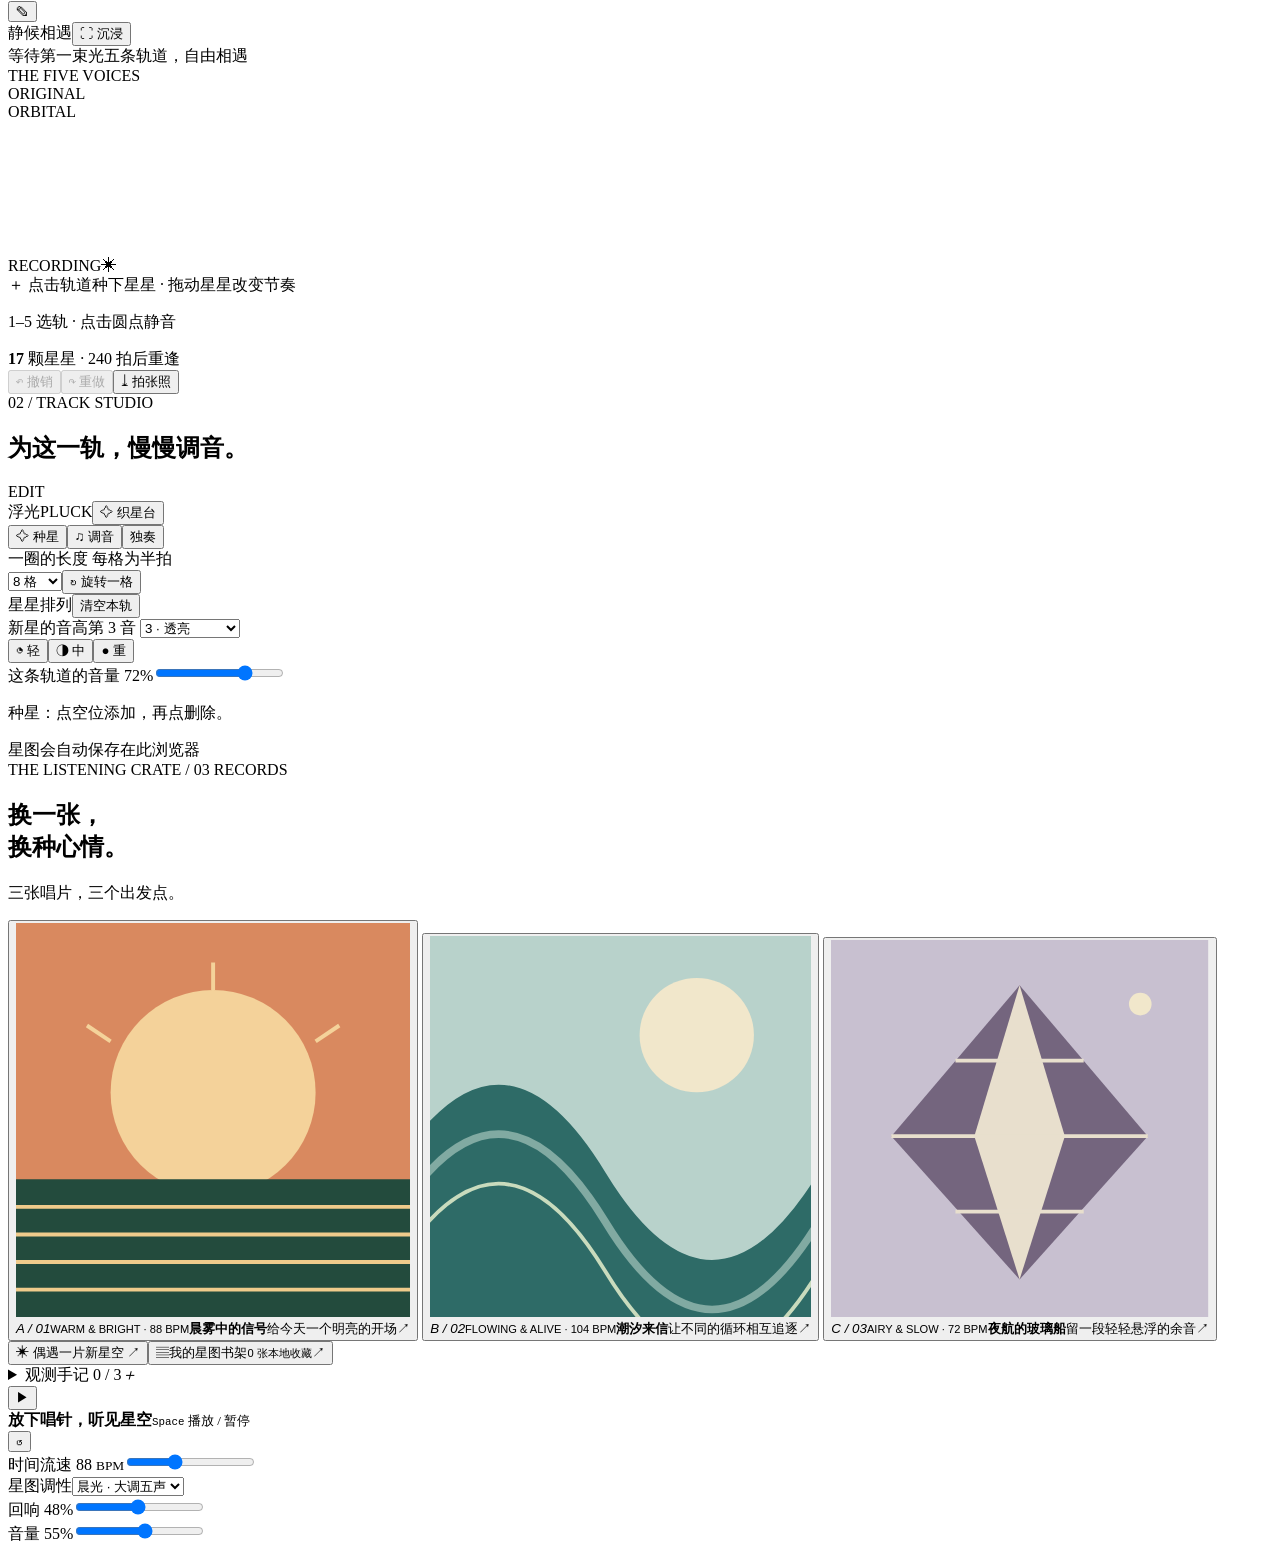
==== commit b28c5738: "feat: add v1.7 echo manuscript editing and A/B audition" ====
--- a/src/index.html
+++ b/src/index.html
@@ -18,7 +18,7 @@
   </header>
   <section class="studio-intro" aria-label="星际唱片室">
     <div><div class="eyebrow">SOUNDS OF A SMALL UNIVERSE</div><h1>让偶然，<span>成为旋律。</span><i aria-hidden="true">✳</i></h1></div>
-    <div class="studio-note"><p>把一颗星放上轨道。<br>下一次相遇，就有了声音。</p><div class="edition">VOL. 007 / COSMIC DARKROOM <b>v1.6</b></div></div>
+    <div class="studio-note"><p>把一颗星放上轨道。<br>下一次相遇，就有了声音。</p><div class="edition">VOL. 008 / ECHO MANUSCRIPT <b>v1.7</b></div></div>
   </section>
   <main class="workspace">
     <section class="observatory" aria-label="互动星图">
@@ -35,7 +35,7 @@
       <div class="eyebrow">02 / TRACK STUDIO</div>
       <div class="inspector-title"><h2>为这一轨，慢慢调音。</h2><span>EDIT</span></div>
       <section class="orbit-editor" aria-label="选中轨道的设置">
-        <div class="editor-heading"><span id="selectedName">浮光</span><span id="selectedVoice" class="editor-voice">PLUCK</span><button id="loomBtn" class="loom-launch" title="生成一份新的候选旋律">✧ 织星台</button></div>
+        <div class="editor-heading"><span id="selectedName">浮光</span><span id="selectedVoice" class="editor-voice">PLUCK</span><button id="loomBtn" class="loom-launch" title="从当前轨道起笔，写一份旋律手稿">✧ 织星台</button></div>
         <div class="edit-modes" role="group" aria-label="星星编辑方式"><button data-mode="plant" class="active" aria-pressed="true">✧ 种星</button><button data-mode="tune" aria-pressed="false">♫ 调音</button><button id="soloBtn" aria-pressed="false" title="只听这条轨道">独奏</button></div>
         <label class="control-label" for="lengthSelect">一圈的长度 <span>每格为半拍</span></label>
         <div class="orbit-settings"><select id="lengthSelect" aria-label="轨道长度"><option value="8">8 格</option><option value="12">12 格</option><option value="16">16 格</option><option value="20">20 格</option><option value="24">24 格</option></select><button id="rotateBtn" class="outline" title="让这条轨道的所有音符晚一格响起">↻ 旋转一格</button></div>
@@ -85,21 +85,31 @@
   </dialog>
   <dialog id="loomDialog" class="loom-dialog" aria-labelledby="loomTitle">
     <button class="dialog-close" data-close aria-label="关闭织星台">×</button>
-    <div class="eyebrow">MELODY STUDY / 一份新的候选</div>
-    <h2 id="loomTitle">把一圈光，织成旋律。</h2>
-    <p class="dialog-intro">先听一个小小的念头。喜欢，再把它种进你的宇宙。</p><p class="loom-notice">每次打开会生成一份新候选；应用前，原轨道保持原样。</p>
+    <div class="eyebrow">ECHO MANUSCRIPT / 回声手稿</div>
+    <h2 id="loomTitle">从这一圈，写向下一圈。</h2>
+    <p class="dialog-intro">原轨留在这里，手稿可以慢慢改。听过，再决定留下哪一圈。</p><p class="loom-notice" id="manuscriptNotice">已抄下当前轨道。原轨还没有改变。</p>
     <div class="loom-layout">
       <section class="loom-paper" aria-label="旋律草稿">
-        <div class="loom-paper-header"><span id="loomTrackLabel">03 / 浮光</span><span>ORBIT STUDY</span></div>
+        <div class="loom-paper-header"><span id="loomTrackLabel">03 / 浮光</span><span id="loomViewLabel">手稿预览</span></div>
+        <div class="loom-audition"><div class="loom-listen-pair"><button id="loomOriginalListen" class="outline">A · 听原轨</button><button id="loomListen" class="outline">B · 听手稿</button></div><div><span id="loomAudioStatus" role="status" aria-live="polite">只听这条轨道 · 沿用当前音量与回响</span><small id="loomPosition">草稿还没有改变原星图</small></div></div>
         <canvas id="loomCanvas" width="720" height="720" aria-label="织星草稿预览，内圈音低，外圈音高"></canvas>
         <div class="loom-paper-caption"><span>内圈音低，外圈音高</span><span id="loomDraftMeta">5 颗星 / 16 格</span></div>
         <div id="loomPhrase" class="loom-phrase" aria-label="草稿的音符序列"></div>
       </section>
-      <div class="loom-controls">
+      <div class="loom-workspace">
+        <section class="manuscript-sheet" aria-label="编辑旋律手稿">
+          <div class="manuscript-heading"><div><span class="eyebrow">THE SCORE PAPER / 可编辑星谱</span><h3>在星谱纸上，写一点变化。</h3></div><span id="manuscriptBadge">原轨副本</span></div>
+          <div class="manuscript-toolbar"><label for="loomLength">手稿一圈</label><select id="loomLength" aria-label="手稿周期"><option value="8">8 格</option><option value="12">12 格</option><option value="16">16 格</option><option value="20">20 格</option><option value="24">24 格</option></select><span id="manuscriptDiff"></span></div>
+          <div class="score-scroll" tabindex="-1"><div id="manuscriptGrid" class="manuscript-grid" role="grid" aria-label="手稿星谱，左右是时间，上下是音高" aria-rowcount="11"></div></div>
+          <p id="manuscriptGhostHint" class="score-hint"></p>
+          <div class="manuscript-expression"><span id="manuscriptSelection">第 1 格</span><div role="group" aria-label="手稿音符力度"><button data-manuscript-accent="0.55">◔ 轻</button><button data-manuscript-accent="1">◑ 中</button><button data-manuscript-accent="1.35">● 重</button></div></div>
+          <div class="manuscript-tools"><button id="manuscriptUndo" disabled>↶ 撤回</button><button id="manuscriptRedo" disabled>↷ 重做</button><button id="loomRotate">↗ 错开一格</button><button id="manuscriptReset">抄回原轨</button><button id="manuscriptClear">留一张空白</button></div>
+        </section>
+        <details id="loomGenerator" class="loom-generator"><summary>✧ 织一个新念头 <small>在当前手稿上试一份新候选</small></summary><div class="loom-controls">
         <div class="loom-section"><span>01</span><strong>留多少次相遇</strong></div>
-        <div class="loom-rhythm-row"><label for="loomLength">一圈长度</label><select id="loomLength"><option value="8">8 格</option><option value="12">12 格</option><option value="16">16 格</option><option value="20">20 格</option><option value="24">24 格</option></select></div>
+
         <label class="control-label" for="loomCount">星星数量 <output id="loomCountValue">5 颗</output></label><input id="loomCount" type="range" min="1" max="16" value="5">
-        <p class="loom-hint">星星均匀散开，留白也成为节奏。</p>
+        <p class="loom-hint">以下选项在点「织出候选」后生效。</p>
         <div class="loom-section"><span>02</span><strong>让旋律往哪里走</strong></div>
         <div class="loom-shapes" role="group" aria-label="旋律走向">
           <button data-shape="arc" aria-pressed="true"><svg viewBox="0 0 60 26" aria-hidden="true"><path d="m4 21 13-10 13-7 13 7 13 10"/></svg>回旋</button>
@@ -108,16 +118,16 @@
           <button data-shape="wander" aria-pressed="false"><svg viewBox="0 0 60 26" aria-hidden="true"><path d="m4 16 13-11 13 16 13-12 13 5"/></svg>漫游</button>
         </div>
         <label class="control-label" for="loomRegister">音区</label><select id="loomRegister"><option value="0">低处的星光 · 第 1–5 音</option><option value="5">高一层的星光 · 第 6–10 音</option></select>
-        <label class="loom-dynamics"><input id="loomDynamics" type="checkbox" checked><span>让轻重音自然呼吸<small>第一颗更亮，最后一颗轻轻落下</small></span></label>
-        <div class="loom-variants"><button id="loomAgain" class="text-button">↻ 再织一次</button><button id="loomRotate" class="text-button">↗ 错开一格</button></div>
+        <label class="loom-dynamics"><input id="loomDynamics" type="checkbox" checked><span>让新候选轻重呼吸<small>第一颗更亮，最后一颗轻轻落下</small></span></label>
+        <button id="loomAgain" class="primary wide">✧ 织出候选</button>
+        </div></details>
       </div>
     </div>
-    <div class="loom-audition"><button id="loomListen" class="outline">▷ 试听这一圈</button><div><span id="loomAudioStatus" role="status" aria-live="polite">只听这条轨道 · 沿用当前音量与回响</span><small id="loomPosition">草稿还没有改变原星图</small></div></div>
-    <div class="loom-footer"><p>只替换当前轨道的旋律与周期。<br>种进星图后，也可以撤销。</p><button id="loomApply" class="primary">种进这条轨道 <span>↗</span></button></div>
+    <div class="loom-footer"><p>关闭后可在本次页面继续手稿；刷新或换星图会结束暂存。<br>种回这条轨道后才保存到作品，仍可一次撤销。</p><button id="loomApply" class="primary">把手稿种回这条轨道 <span>↗</span></button></div>
   </dialog>
   <dialog id="renameDialog"><button class="dialog-close" data-close aria-label="关闭命名">×</button><div class="eyebrow">NAME THIS LITTLE UNIVERSE</div><h2>给这片星空一个名字。</h2><form id="renameForm"><label class="control-label" for="titleInput">星图名称 <span>最多 60 字</span></label><input id="titleInput" type="text" maxlength="60" required autocomplete="off"><button class="primary wide" type="submit">保存名字</button></form></dialog>
   <dialog id="shelfDialog" class="shelf-dialog"><button class="dialog-close" data-close aria-label="关闭星图书架">×</button><div class="eyebrow">YOUR PRIVATE PRESSING / 24 RECORDS</div><h2>把喜欢的偶然，收进书架。</h2><p class="dialog-intro">每一张都是独立快照。随时回来看，继续拨动它的星星。</p><form id="shelfForm" class="shelf-save"><label for="shelfTitle" class="control-label">这次相遇的名字</label><div><input id="shelfTitle" type="text" maxlength="60" required autocomplete="off"><button class="primary" type="submit">收藏当前星图</button></div></form><div class="shelf-meta"><span id="shelfSummary">0 / 24 张星图</span><span>仅保存在此浏览器 · 可另存 JSON</span></div><div id="shelfFeedback" class="shelf-feedback" role="status" aria-live="polite"></div><div id="shelfUndo" class="shelf-undo" hidden><span>一张星图已移出书架</span><button id="restoreShelfBtn" class="text-button">撤销移除</button></div><div id="shelfGrid" class="shelf-grid"></div></dialog>
-  <dialog id="helpDialog"><button class="dialog-close" data-close aria-label="关闭玩法">×</button><div class="eyebrow">A SMALL GUIDE TO YOUR UNIVERSE</div><h2>这片星空，由你来调音。</h2><p class="dialog-intro">每一圈都是一条旋律。彗星与星星相遇，声音就会发生。</p><ol class="guide"><li><b>先听，再动手。</b>点击播放，或者按空格。选一张喜欢的星图作起点。</li><li><b>把音符种在轨道上。</b>点击空位添加，再点一次删除。拖到另一个位置改变时机，拖到另一圈改变音色。右击星星可升高音高。切到「调音」可选中星星改音高、轻重；Shift+点击可快速改变力度。也可以打开「织星台」，调节密度和旋律走向，试听草稿，喜欢后再种进本轨；关闭不改原星图。</li><li><b>让循环错开。</b>选中一条轨道，把一圈从 16 格改成 12 格。相同音符会在下一圈遇到不同的伙伴。</li><li><b>留下属于你的偶然。</b>给星图命名，收藏进自己的星图书架；也可以导出 WAV、MIDI 和保留全部设置的星图文件。</li></ol><div class="shortcut-row"><span><kbd>Space</kbd> 播放</span><span><kbd>Ctrl Z</kbd> 撤销</span><span><kbd>Ctrl Shift Z</kbd> 重做</span><span><kbd>1–5</kbd> 选轨</span><span><kbd>?</kbd> 玩法</span></div><p class="fine-print">完全离线 · 无账号 · 无上传 · 所有声音在本机合成<br>切到其他标签页会自动暂停。浏览器首次播放需要你点击一下。</p><button class="primary wide" data-close>知道了，去种星星</button></dialog>
+  <dialog id="helpDialog"><button class="dialog-close" data-close aria-label="关闭玩法">×</button><div class="eyebrow">A SMALL GUIDE TO YOUR UNIVERSE</div><h2>这片星空，由你来调音。</h2><p class="dialog-intro">每一圈都是一条旋律。彗星与星星相遇，声音就会发生。</p><ol class="guide"><li><b>先听，再动手。</b>点击播放，或者按空格。选一张喜欢的星图作起点。</li><li><b>把音符种在轨道上。</b>点击空位添加，再点一次删除。拖到另一个位置改变时机，拖到另一圈改变音色。右击星星可升高音高。切到「调音」可选中星星改音高、轻重；Shift+点击可快速改变力度。也可以打开「织星台」，从当前轨道抄下一张星谱纸，点格子改音高与轻重，用 A/B 分别听原轨与手稿。想找新旋律时，展开「织一个新念头」，再按「织出候选」；喜欢后种回本轨。关窗可在本次页面接着写，刷新会结束手稿暂存。</li><li><b>让循环错开。</b>选中一条轨道，把一圈从 16 格改成 12 格。相同音符会在下一圈遇到不同的伙伴。</li><li><b>留下属于你的偶然。</b>给星图命名，收藏进自己的星图书架；也可以导出 WAV、MIDI 和保留全部设置的星图文件。</li></ol><div class="shortcut-row"><span><kbd>Space</kbd> 播放</span><span><kbd>Ctrl Z</kbd> 撤销</span><span><kbd>Ctrl Shift Z</kbd> 重做</span><span><kbd>1–5</kbd> 选轨</span><span><kbd>?</kbd> 玩法</span></div><p class="fine-print">完全离线 · 无账号 · 无上传 · 所有声音在本机合成<br>切到其他标签页会自动暂停。浏览器首次播放需要你点击一下。</p><button class="primary wide" data-close>知道了，去种星星</button></dialog>
   <dialog id="exportDialog"><button class="dialog-close" data-close aria-label="关闭导出">×</button><div class="eyebrow">THE TAKEAWAY COUNTER / 留下这一刻</div><h2>把这次相遇带走。</h2><p class="dialog-intro">音乐从第一格开始导出；星图保留你现在的全部编排。</p><div class="export-options"><button id="wavBtn"><span class="export-icon">WAV</span><span><strong>一段音乐</strong><small>WAV · 8 小节 + 混响尾音 · 44.1 kHz 立体声</small></span><b>↓</b></button><button id="midiBtn"><span class="export-icon">MIDI</span><span><strong>继续编曲</strong><small>MIDI · 五条独立音轨 · 含速度信息</small></span><b>↓</b></button><button id="jsonBtn"><span class="export-icon">MAP</span><span><strong>保存这张星图</strong><small>STARGRAM v2 · 保留音符力度、独奏与分轨音量</small></span><b>↓</b></button><button id="posterExportBtn"><span class="export-icon">PNG</span><span><strong>一张封面</strong><small>明信片 · 1600 × 1200 · 当前星图</small></span><b>↓</b></button></div><div class="import-row"><span>有一张以前保存的星图？</span><button id="importBtn" class="outline">导入星图 ↗</button><input type="file" id="importInput" accept=".json,application/json" hidden></div><p id="exportStatus" class="fine-print" aria-live="polite">文件由浏览器保存到下载位置。MIDI 音色由播放软件决定。</p></dialog>
   <!-- SCRIPTS -->
 </body>
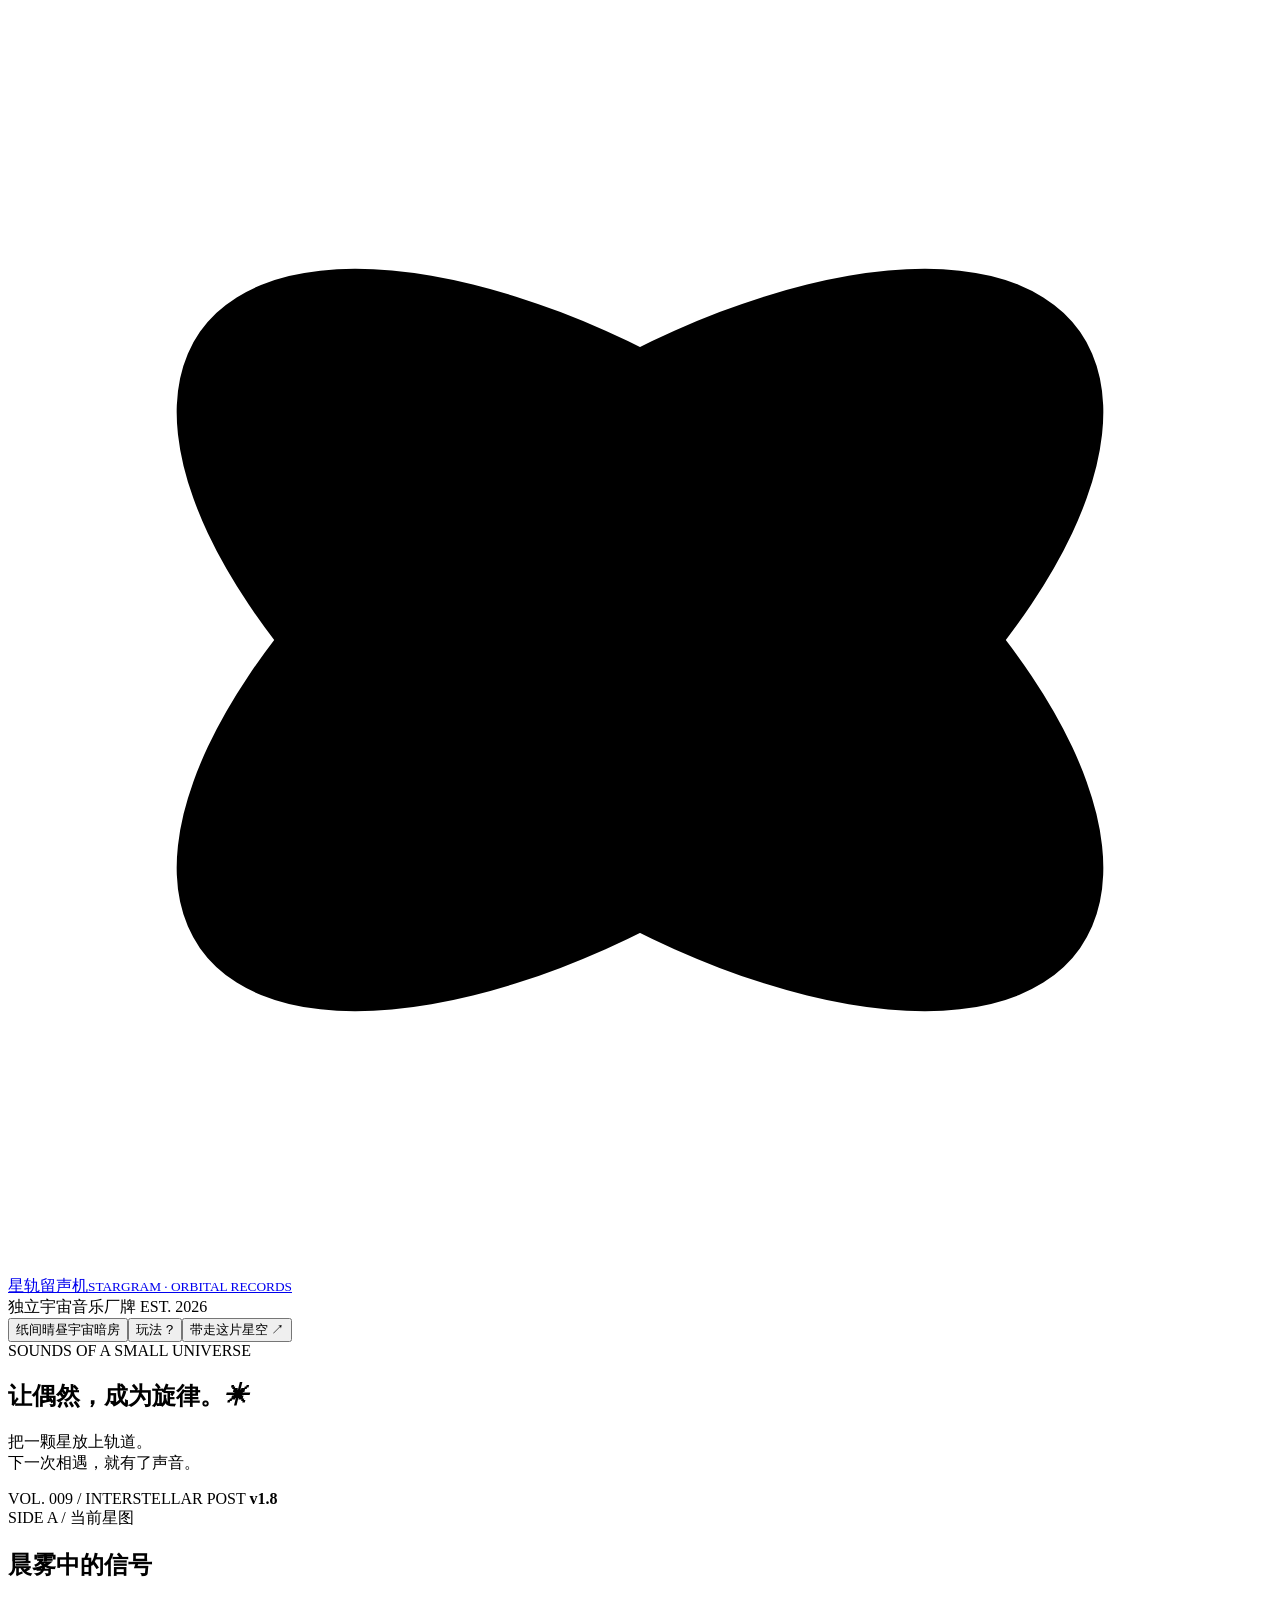
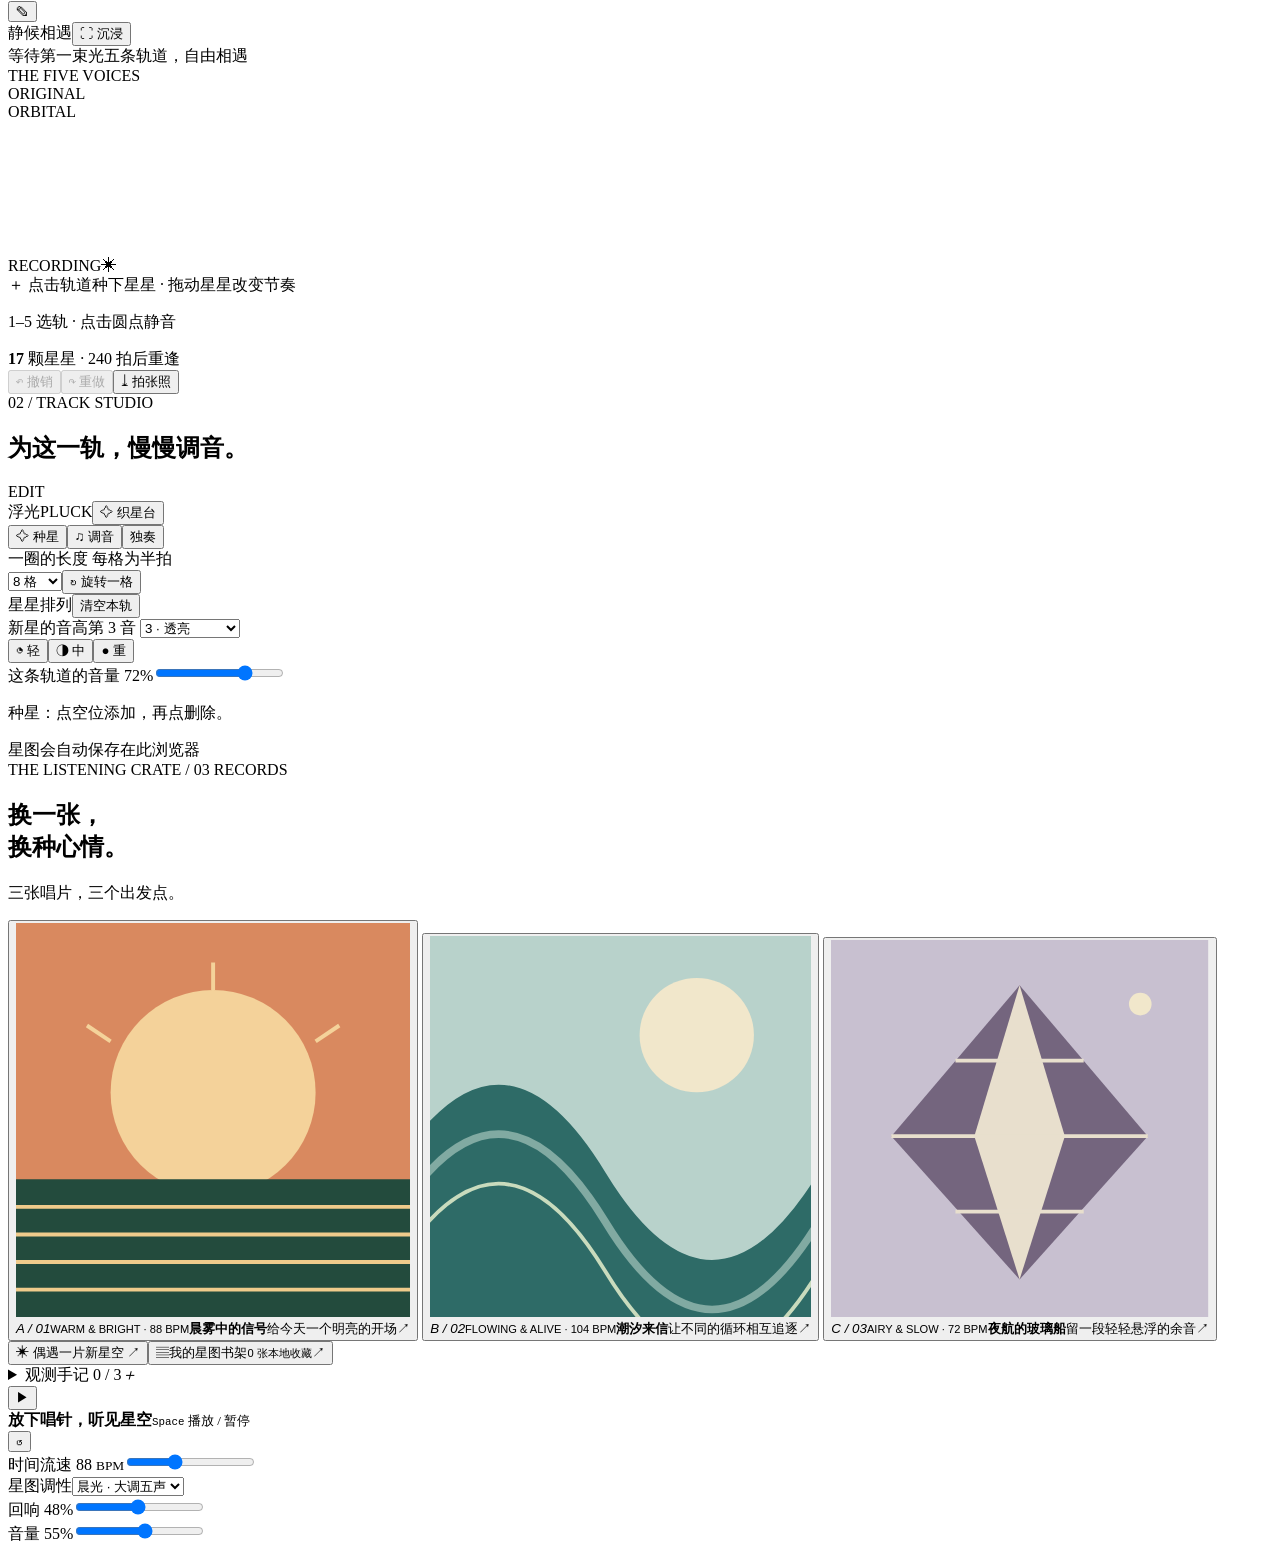
==== commit 7db019ab: "feat: add v1.8 interstellar letters for sharing complete scores" ====
--- a/src/index.html
+++ b/src/index.html
@@ -18,7 +18,7 @@
   </header>
   <section class="studio-intro" aria-label="星际唱片室">
     <div><div class="eyebrow">SOUNDS OF A SMALL UNIVERSE</div><h1>让偶然，<span>成为旋律。</span><i aria-hidden="true">✳</i></h1></div>
-    <div class="studio-note"><p>把一颗星放上轨道。<br>下一次相遇，就有了声音。</p><div class="edition">VOL. 008 / ECHO MANUSCRIPT <b>v1.7</b></div></div>
+    <div class="studio-note"><p>把一颗星放上轨道。<br>下一次相遇，就有了声音。</p><div class="edition">VOL. 009 / INTERSTELLAR POST <b>v1.8</b></div></div>
   </section>
   <main class="workspace">
     <section class="observatory" aria-label="互动星图">
@@ -128,7 +128,34 @@
   <dialog id="renameDialog"><button class="dialog-close" data-close aria-label="关闭命名">×</button><div class="eyebrow">NAME THIS LITTLE UNIVERSE</div><h2>给这片星空一个名字。</h2><form id="renameForm"><label class="control-label" for="titleInput">星图名称 <span>最多 60 字</span></label><input id="titleInput" type="text" maxlength="60" required autocomplete="off"><button class="primary wide" type="submit">保存名字</button></form></dialog>
   <dialog id="shelfDialog" class="shelf-dialog"><button class="dialog-close" data-close aria-label="关闭星图书架">×</button><div class="eyebrow">YOUR PRIVATE PRESSING / 24 RECORDS</div><h2>把喜欢的偶然，收进书架。</h2><p class="dialog-intro">每一张都是独立快照。随时回来看，继续拨动它的星星。</p><form id="shelfForm" class="shelf-save"><label for="shelfTitle" class="control-label">这次相遇的名字</label><div><input id="shelfTitle" type="text" maxlength="60" required autocomplete="off"><button class="primary" type="submit">收藏当前星图</button></div></form><div class="shelf-meta"><span id="shelfSummary">0 / 24 张星图</span><span>仅保存在此浏览器 · 可另存 JSON</span></div><div id="shelfFeedback" class="shelf-feedback" role="status" aria-live="polite"></div><div id="shelfUndo" class="shelf-undo" hidden><span>一张星图已移出书架</span><button id="restoreShelfBtn" class="text-button">撤销移除</button></div><div id="shelfGrid" class="shelf-grid"></div></dialog>
   <dialog id="helpDialog"><button class="dialog-close" data-close aria-label="关闭玩法">×</button><div class="eyebrow">A SMALL GUIDE TO YOUR UNIVERSE</div><h2>这片星空，由你来调音。</h2><p class="dialog-intro">每一圈都是一条旋律。彗星与星星相遇，声音就会发生。</p><ol class="guide"><li><b>先听，再动手。</b>点击播放，或者按空格。选一张喜欢的星图作起点。</li><li><b>把音符种在轨道上。</b>点击空位添加，再点一次删除。拖到另一个位置改变时机，拖到另一圈改变音色。右击星星可升高音高。切到「调音」可选中星星改音高、轻重；Shift+点击可快速改变力度。也可以打开「织星台」，从当前轨道抄下一张星谱纸，点格子改音高与轻重，用 A/B 分别听原轨与手稿。想找新旋律时，展开「织一个新念头」，再按「织出候选」；喜欢后种回本轨。关窗可在本次页面接着写，刷新会结束手稿暂存。</li><li><b>让循环错开。</b>选中一条轨道，把一圈从 16 格改成 12 格。相同音符会在下一圈遇到不同的伙伴。</li><li><b>留下属于你的偶然。</b>给星图命名，收藏进自己的星图书架；也可以导出 WAV、MIDI 和保留全部设置的星图文件。</li></ol><div class="shortcut-row"><span><kbd>Space</kbd> 播放</span><span><kbd>Ctrl Z</kbd> 撤销</span><span><kbd>Ctrl Shift Z</kbd> 重做</span><span><kbd>1–5</kbd> 选轨</span><span><kbd>?</kbd> 玩法</span></div><p class="fine-print">完全离线 · 无账号 · 无上传 · 所有声音在本机合成<br>切到其他标签页会自动暂停。浏览器首次播放需要你点击一下。</p><button class="primary wide" data-close>知道了，去种星星</button></dialog>
-  <dialog id="exportDialog"><button class="dialog-close" data-close aria-label="关闭导出">×</button><div class="eyebrow">THE TAKEAWAY COUNTER / 留下这一刻</div><h2>把这次相遇带走。</h2><p class="dialog-intro">音乐从第一格开始导出；星图保留你现在的全部编排。</p><div class="export-options"><button id="wavBtn"><span class="export-icon">WAV</span><span><strong>一段音乐</strong><small>WAV · 8 小节 + 混响尾音 · 44.1 kHz 立体声</small></span><b>↓</b></button><button id="midiBtn"><span class="export-icon">MIDI</span><span><strong>继续编曲</strong><small>MIDI · 五条独立音轨 · 含速度信息</small></span><b>↓</b></button><button id="jsonBtn"><span class="export-icon">MAP</span><span><strong>保存这张星图</strong><small>STARGRAM v2 · 保留音符力度、独奏与分轨音量</small></span><b>↓</b></button><button id="posterExportBtn"><span class="export-icon">PNG</span><span><strong>一张封面</strong><small>明信片 · 1600 × 1200 · 当前星图</small></span><b>↓</b></button></div><div class="import-row"><span>有一张以前保存的星图？</span><button id="importBtn" class="outline">导入星图 ↗</button><input type="file" id="importInput" accept=".json,application/json" hidden></div><p id="exportStatus" class="fine-print" aria-live="polite">文件由浏览器保存到下载位置。MIDI 音色由播放软件决定。</p></dialog>
+  <dialog id="exportDialog"><button class="dialog-close" data-close aria-label="关闭导出">×</button><div class="eyebrow">THE TAKEAWAY COUNTER / 留下这一刻</div><h2>把这次相遇带走。</h2><p class="dialog-intro">音乐从第一格开始导出；星图保留你现在的全部编排。</p><div class="letter-entry"><div><span class="eyebrow">INTERSTELLAR POST</span><strong>把你的星空，寄给某个人。</strong></div><button id="letterSendBtn" class="primary">寄出当前星图 ↗</button><button id="letterReadBtn" class="outline">读一封来信</button></div><div class="export-options"><button id="wavBtn"><span class="export-icon">WAV</span><span><strong>一段音乐</strong><small>WAV · 8 小节 + 混响尾音 · 44.1 kHz 立体声</small></span><b>↓</b></button><button id="midiBtn"><span class="export-icon">MIDI</span><span><strong>继续编曲</strong><small>MIDI · 五条独立音轨 · 含速度信息</small></span><b>↓</b></button><button id="jsonBtn"><span class="export-icon">MAP</span><span><strong>保存这张星图</strong><small>STARGRAM v2 · 保留音符力度、独奏与分轨音量</small></span><b>↓</b></button><button id="posterExportBtn"><span class="export-icon">PNG</span><span><strong>一张封面</strong><small>明信片 · 1600 × 1200 · 当前星图</small></span><b>↓</b></button></div><div class="import-row"><span>有一张以前保存的星图？</span><button id="importBtn" class="outline">导入星图 ↗</button><input type="file" id="importInput" accept=".json,application/json" hidden></div><p id="exportStatus" class="fine-print" aria-live="polite">文件由浏览器保存到下载位置。MIDI 音色由播放软件决定。</p></dialog>
+  <dialog id="letterDialog" class="letter-dialog" aria-labelledby="letterTitle">
+    <button class="dialog-close" data-close aria-label="关闭星际来信">×</button>
+    <div class="eyebrow">THE INTERSTELLAR POST / 星际来信</div>
+    <h2 id="letterTitle">把这一圈，寄到另一片星空。</h2>
+    <p class="dialog-intro">有些偶然，可以寄给某个人。让同一段旋律，在另一台唱片机上响起。</p>
+    <div class="letter-layout">
+      <section id="letterPreview" class="letter-card" aria-label="信中作品预览"></section>
+      <div class="letter-writing">
+        <div id="letterSend">
+          <div class="letter-step">01 / 写好的这一刻</div><h3>连同这束光，一起寄出。</h3>
+          <p class="letter-copy">五条轨道、每颗星星的轻重，以及你选的宇宙配方，都藏在这一封信里。</p>
+          <label for="letterOutput">你的星图信笺</label><textarea id="letterOutput" rows="4" readonly spellcheck="false"></textarea>
+          <p id="letterAddressHint" class="fine-print"></p>
+          <div class="letter-actions"><button id="letterCopy" class="primary">复制游玩链接</button><button id="letterTry" class="outline">先拆开看看 ↗</button></div>
+        </div>
+        <div id="letterRead" hidden>
+          <div class="letter-step">02 / 来自另一片星空</div><h3>这封信，先由你展开。</h3>
+          <label for="letterInput">粘贴游玩链接或 SL1 信笺码</label><textarea id="letterInput" rows="4" maxlength="8192" spellcheck="false" placeholder="https://…/#letter=SL1.… 或 SL1.…"></textarea>
+          <button id="letterParse" class="outline">展开来信</button>
+          <label class="letter-choice"><input id="letterAppearance" type="checkbox" checked><span>也采用信中的宇宙配方<small>外观会单独记住；撤销乐曲时保留这束光。</small></span></label>
+          <p class="letter-copy">放上唱片机后，工作台会换成信中的星图，可以一次撤销。收藏仍留在你的书架里。声音等你按下播放再开始。</p>
+        </div>
+        <p id="letterStatus" class="letter-status" role="status" aria-live="polite"></p>
+      </div>
+    </div>
+    <div class="letter-footer"><span>一封信 · 一张星图 · 同一次相遇</span><button id="letterAccept" class="primary" hidden disabled>放到我的唱片机 <span>↗</span></button></div>
+  </dialog>
   <!-- SCRIPTS -->
 </body>
 </html>
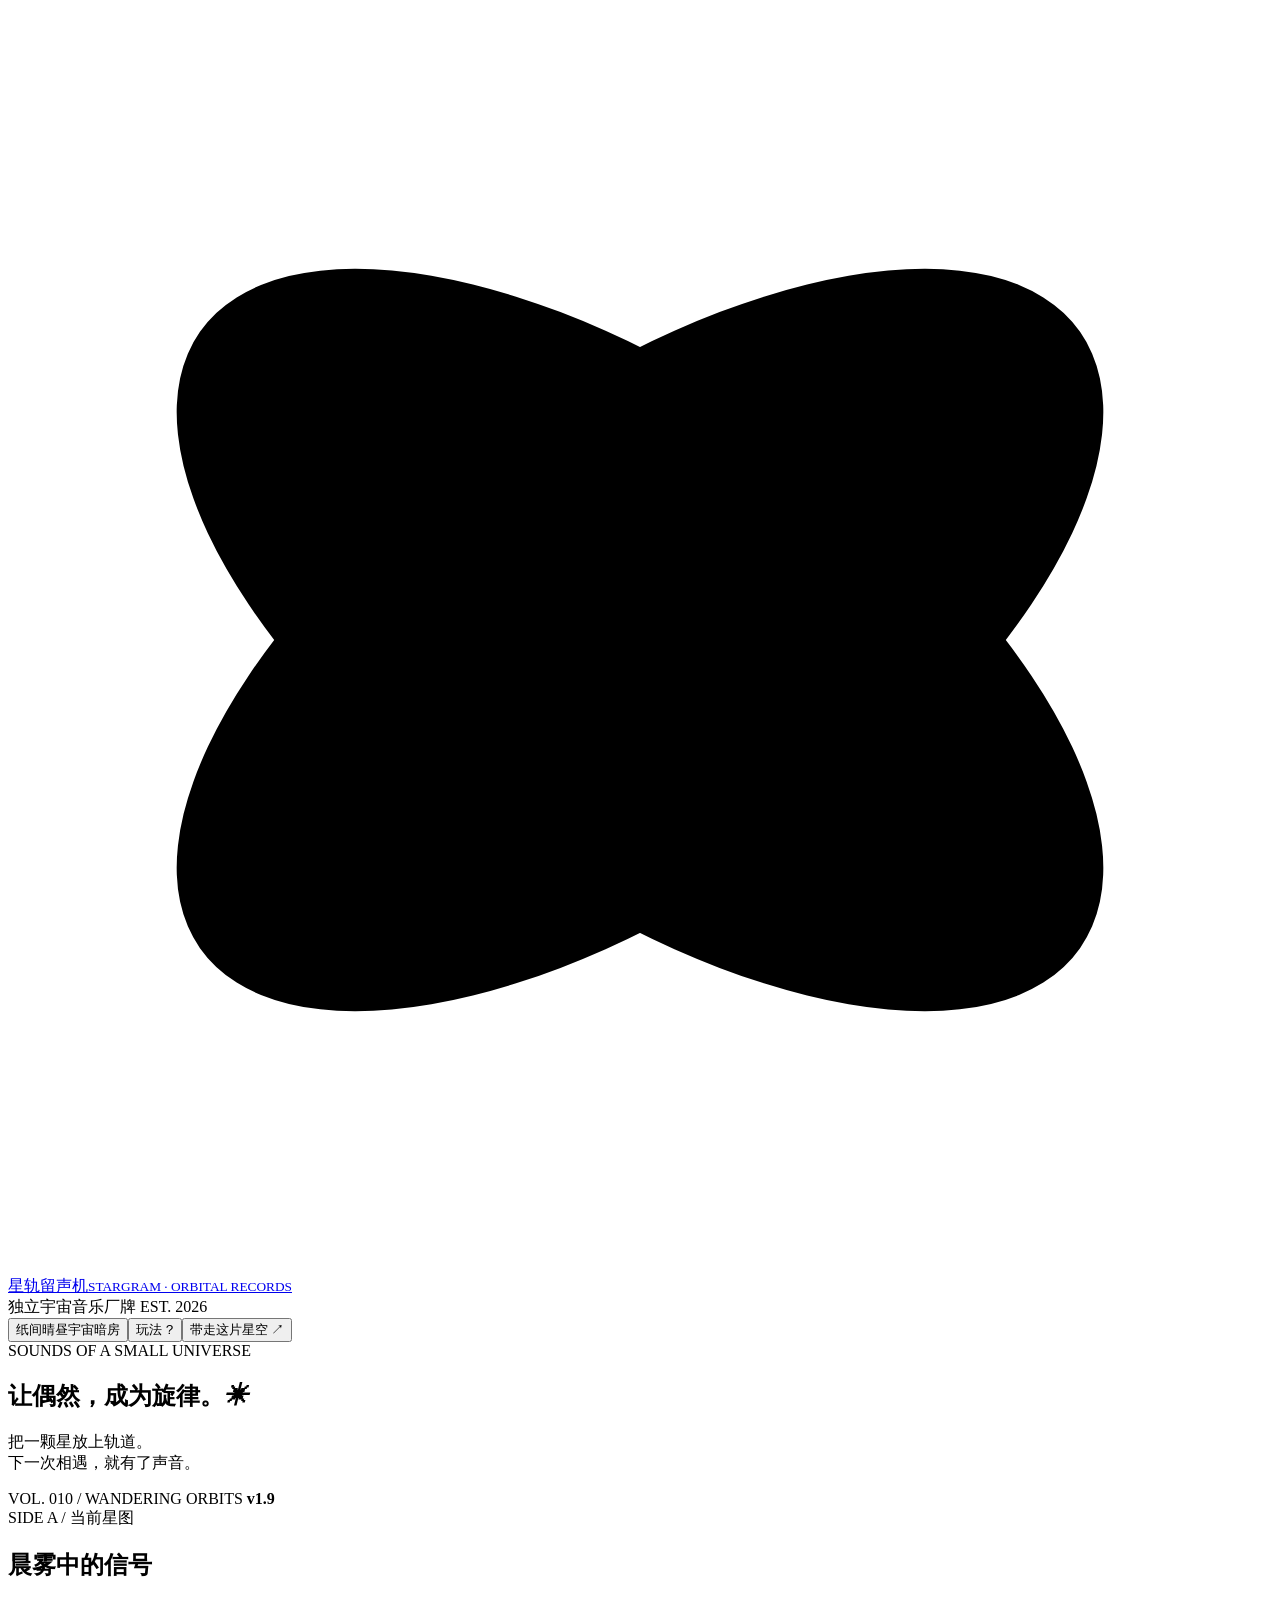
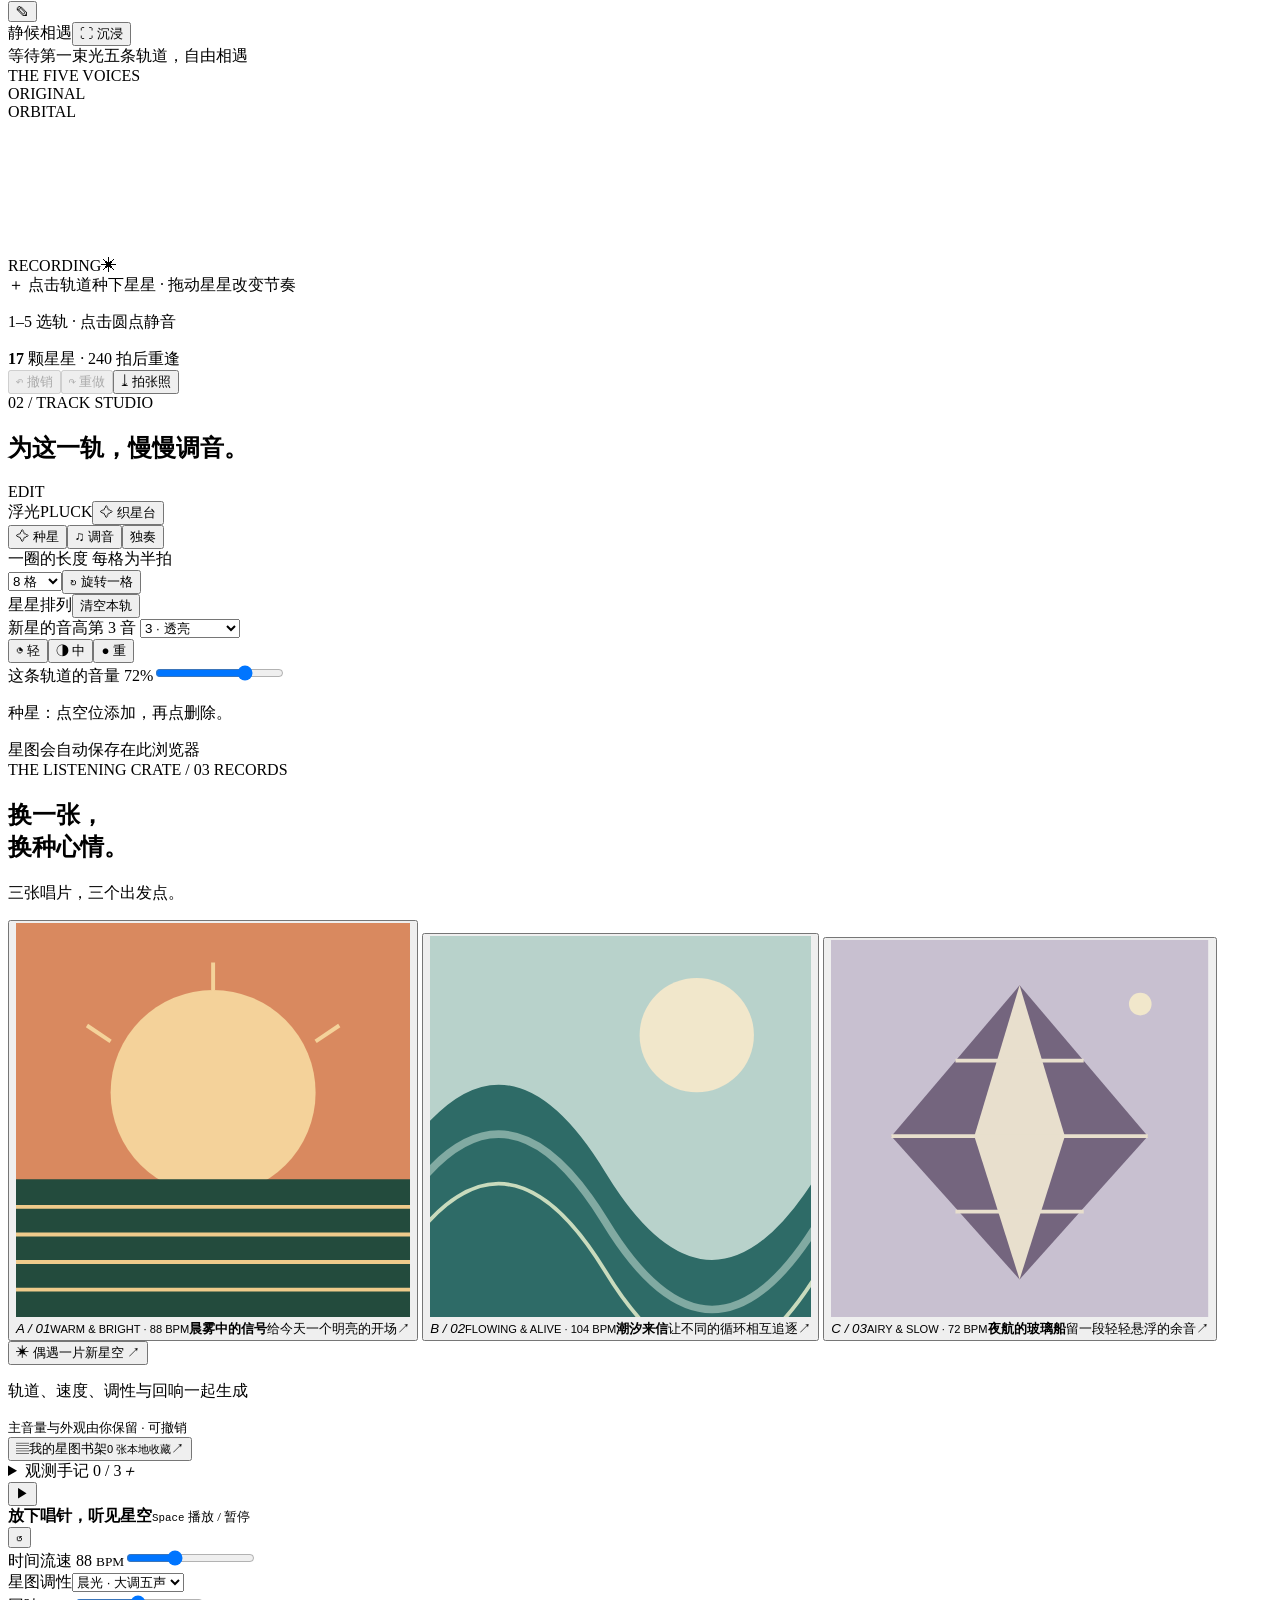
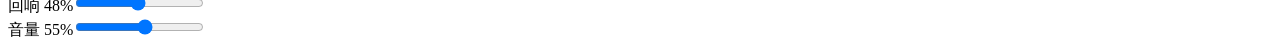
==== commit 7b54c72f: "feat: rebuild v1.9 encounters as varied complete compositions" ====
--- a/src/index.html
+++ b/src/index.html
@@ -18,7 +18,7 @@
   </header>
   <section class="studio-intro" aria-label="星际唱片室">
     <div><div class="eyebrow">SOUNDS OF A SMALL UNIVERSE</div><h1>让偶然，<span>成为旋律。</span><i aria-hidden="true">✳</i></h1></div>
-    <div class="studio-note"><p>把一颗星放上轨道。<br>下一次相遇，就有了声音。</p><div class="edition">VOL. 009 / INTERSTELLAR POST <b>v1.8</b></div></div>
+    <div class="studio-note"><p>把一颗星放上轨道。<br>下一次相遇，就有了声音。</p><div class="edition">VOL. 010 / WANDERING ORBITS <b>v1.9</b></div></div>
   </section>
   <main class="workspace">
     <section class="observatory" aria-label="互动星图">
@@ -57,7 +57,7 @@
         <button class="preset" data-preset="tide"><span class="preset-art tide" aria-hidden="true"><svg viewBox="0 0 100 100"><path fill="#b8d2cb" d="M0 0h100v100H0z"/><circle cx="70" cy="26" r="15" fill="#f1e7cb"/><path d="M-10 62Q18 16 46 62T102 62v44H-10" fill="#2e6b67"/><path d="M-10 75Q18 29 46 75T102 75" fill="none" stroke="#81aaa2" stroke-width="2"/><path d="M-10 88Q18 42 46 88T102 88" fill="none" stroke="#c9dbbd" stroke-width="1"/></svg><em>B / 02</em></span><span><small>FLOWING & ALIVE · 104 BPM</small><strong>潮汐来信</strong><span class="preset-caption">让不同的循环相互追逐</span></span><span class="preset-arrow">↗</span></button>
         <button class="preset" data-preset="glass"><span class="preset-art glass" aria-hidden="true"><svg viewBox="0 0 100 100"><path fill="#c8c0d0" d="M0 0h100v100H0z"/><path d="m50 12 34 40-34 38-34-38Z" fill="#74657e"/><path d="m50 12 12 40-12 38-12-38Z" fill="#e8dfcd"/><path d="M16 52h68M33 32h34M33 72h34" stroke="#e8dfcd" fill="none" stroke-width="1"/><circle cx="82" cy="17" r="3" fill="#f1e7cb"/></svg><em>C / 03</em></span><span><small>AIRY & SLOW · 72 BPM</small><strong>夜航的玻璃船</strong><span class="preset-caption">留一段轻轻悬浮的余音</span></span><span class="preset-arrow">↗</span></button>
       </div>
-      <div class="library-actions"><button id="randomBtn" class="random-button"><span>✳</span> 偶遇一片新星空 <span>↗</span></button><button id="shelfBtn" class="shelf-button"><span>▤</span><span>我的星图书架<small id="shelfCount">0 张本地收藏</small></span><span>↗</span></button></div>
+      <div class="library-actions"><div class="wander-launch"><button id="randomBtn" class="random-button"><span>✳</span> 偶遇一片新星空 <span>↗</span></button><p id="randomStatus" class="wander-status" role="status">轨道、速度、调性与回响一起生成</p><small class="wander-volume">主音量与外观由你保留 · 可撤销</small></div><button id="shelfBtn" class="shelf-button"><span>▤</span><span>我的星图书架<small id="shelfCount">0 张本地收藏</small></span><span>↗</span></button></div>
       <details class="field-notes"><summary>观测手记 <span id="discoveryCount">0 / 3</span><i>＋</i></summary><div class="discoveries"><div class="discovery" data-discovery="plant"><span>01</span> 亲手点亮一颗星星 <b>○</b></div><div class="discovery" data-discovery="orbit"><span>02</span> 改变一次轨道周期 <b>○</b></div><div class="discovery" data-discovery="listen"><span>03</span> 听见三十二次相遇 <b>○</b></div></div><p id="discoveryMessage">不必懂乐理，只需要一点好奇心。</p></details>
     </aside>
   </main>
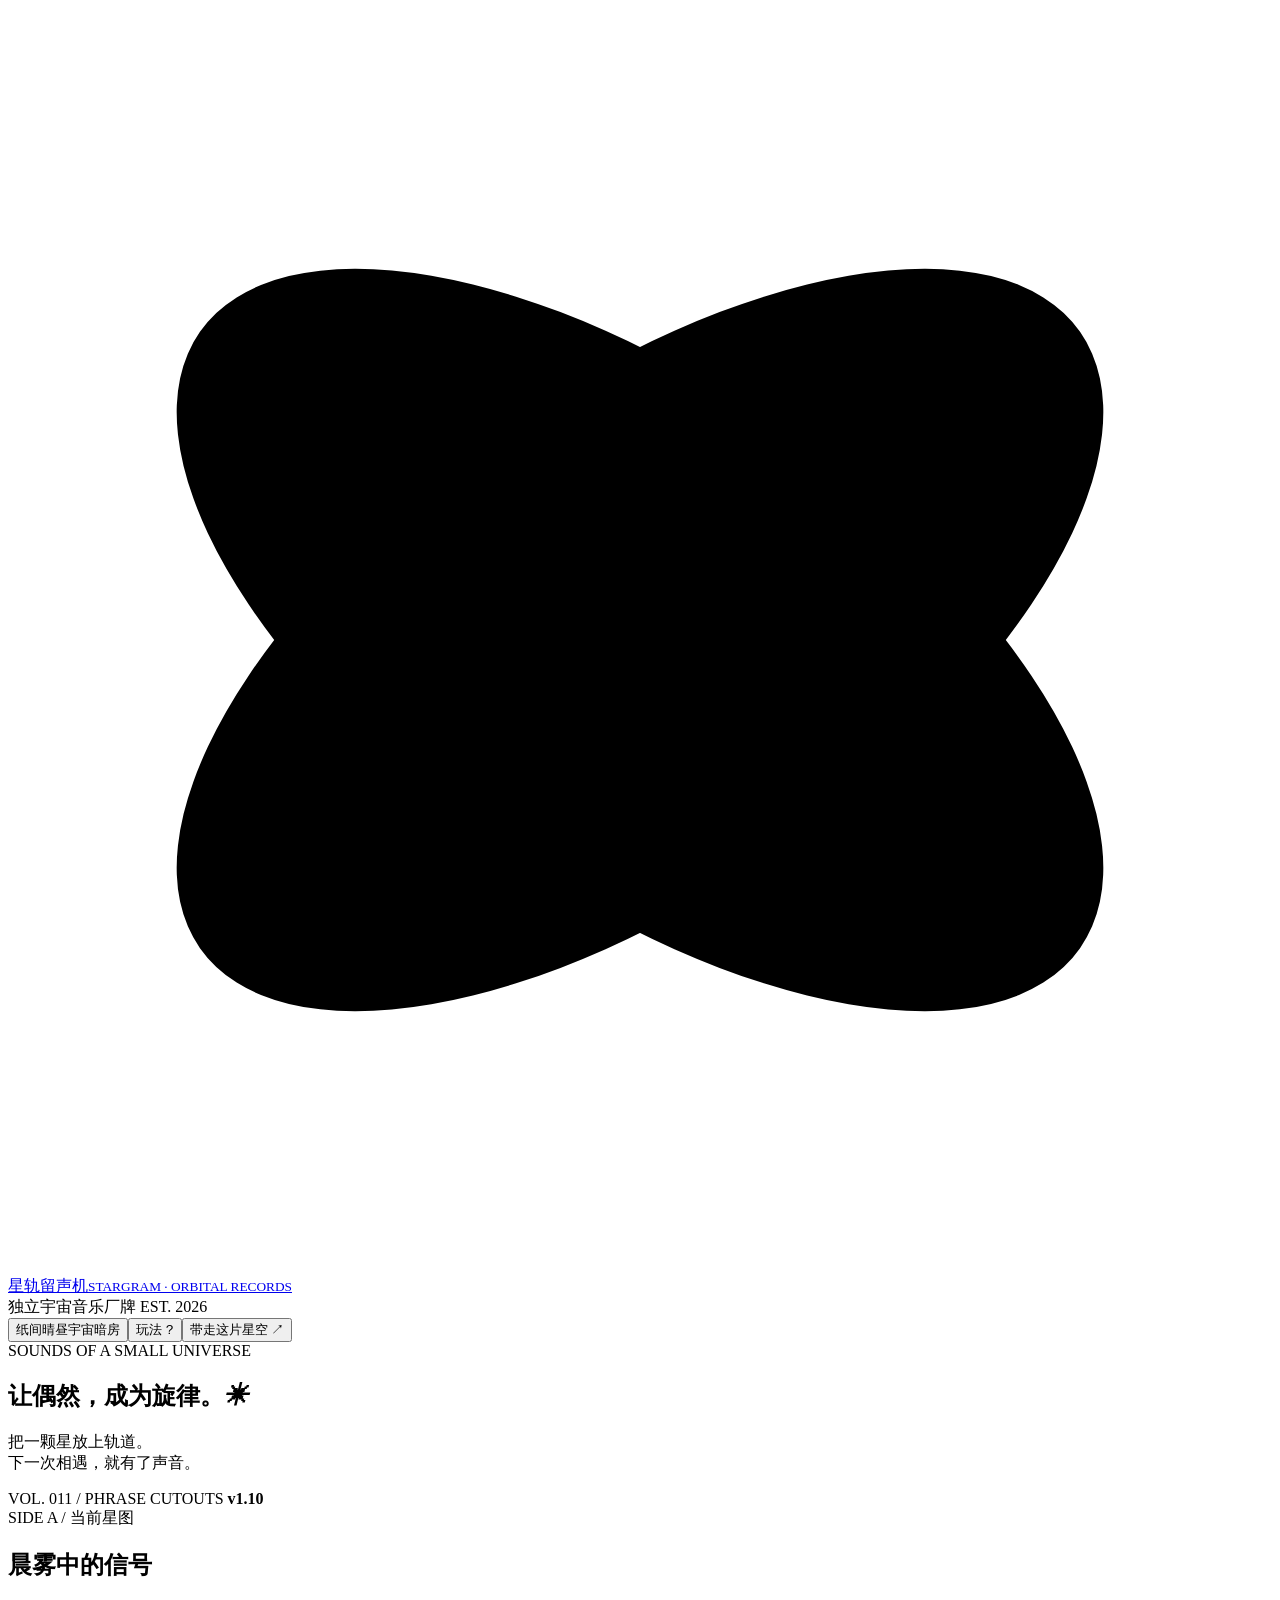
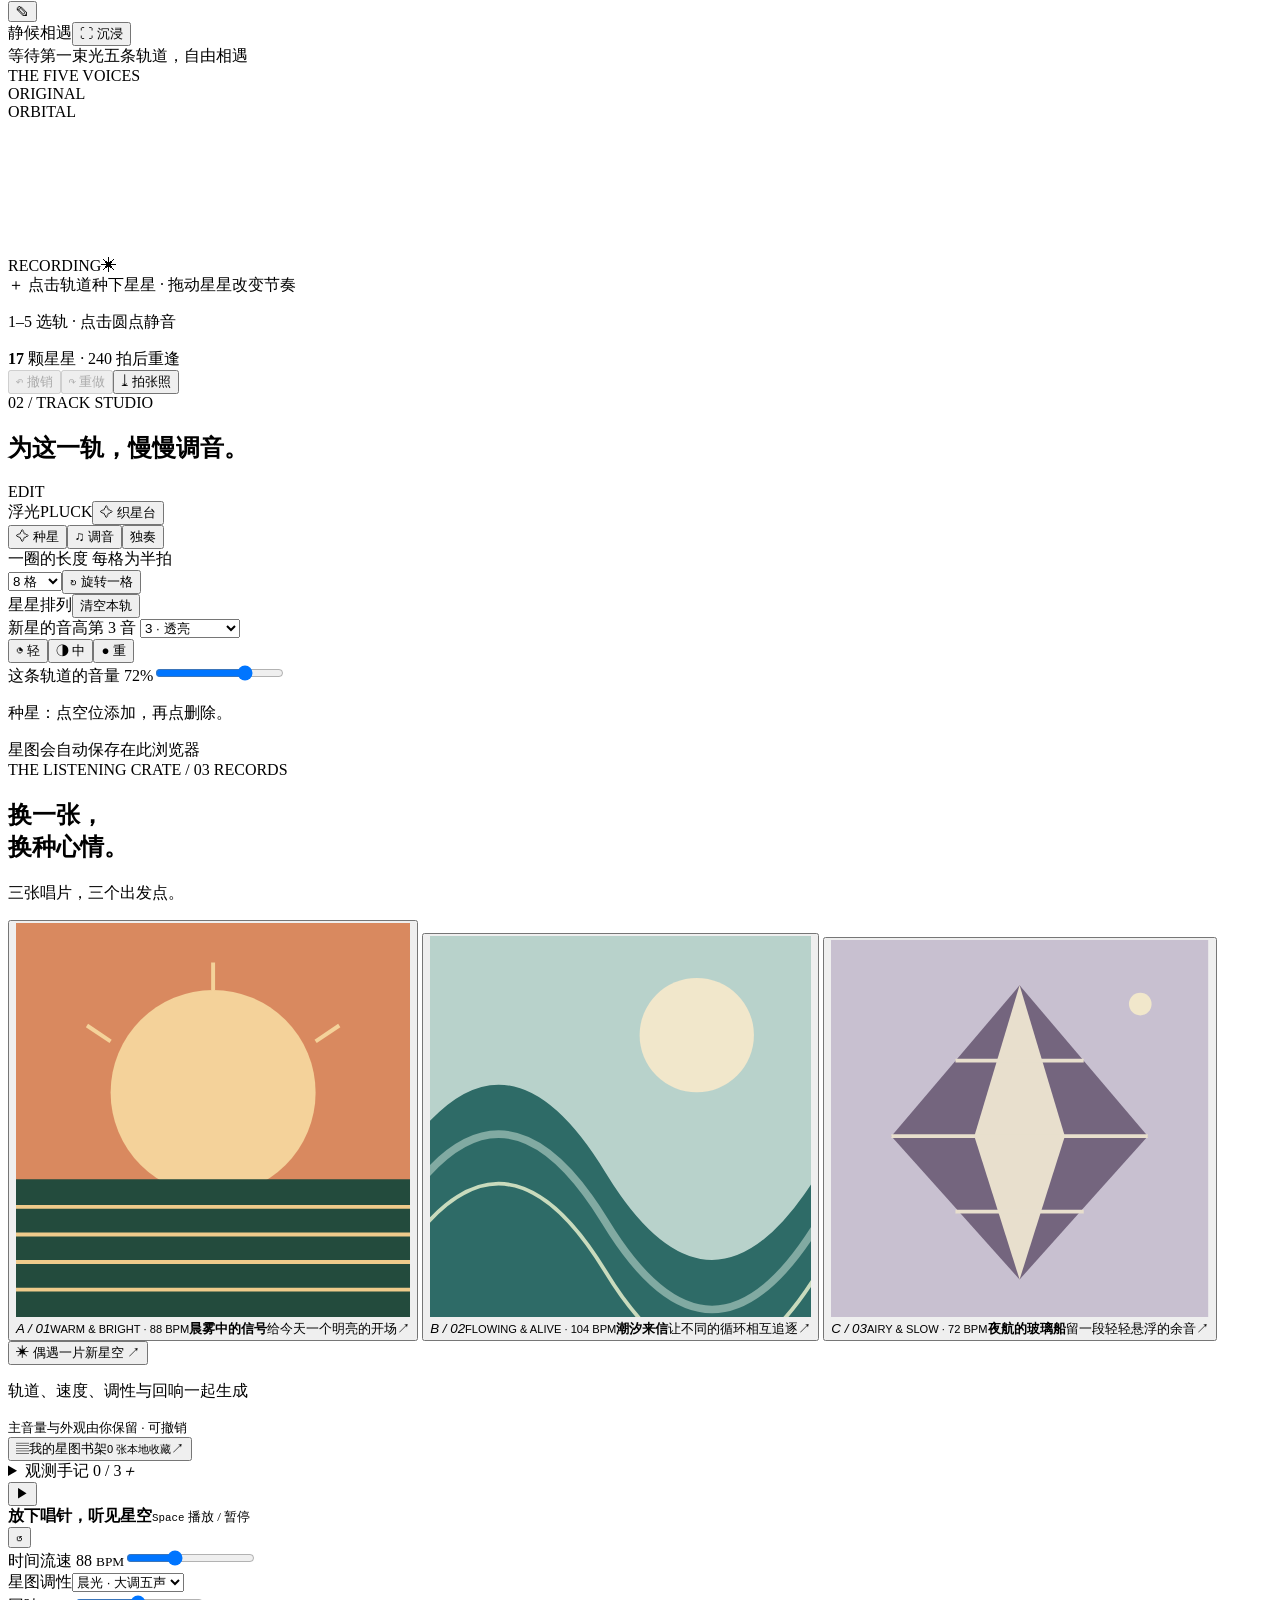
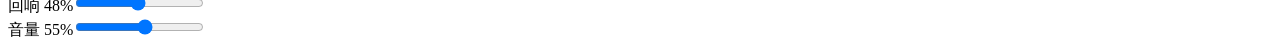
==== commit 9f014f24: "feat: add v1.10 phrase cutouts to the editable score" ====
--- a/src/index.html
+++ b/src/index.html
@@ -18,7 +18,7 @@
   </header>
   <section class="studio-intro" aria-label="星际唱片室">
     <div><div class="eyebrow">SOUNDS OF A SMALL UNIVERSE</div><h1>让偶然，<span>成为旋律。</span><i aria-hidden="true">✳</i></h1></div>
-    <div class="studio-note"><p>把一颗星放上轨道。<br>下一次相遇，就有了声音。</p><div class="edition">VOL. 010 / WANDERING ORBITS <b>v1.9</b></div></div>
+    <div class="studio-note"><p>把一颗星放上轨道。<br>下一次相遇，就有了声音。</p><div class="edition">VOL. 011 / PHRASE CUTOUTS <b>v1.10</b></div></div>
   </section>
   <main class="workspace">
     <section class="observatory" aria-label="互动星图">
@@ -85,6 +85,7 @@
   </dialog>
   <dialog id="loomDialog" class="loom-dialog" aria-labelledby="loomTitle">
     <button class="dialog-close" data-close aria-label="关闭织星台">×</button>
+    <div class="loom-scroll">
     <div class="eyebrow">ECHO MANUSCRIPT / 回声手稿</div>
     <h2 id="loomTitle">从这一圈，写向下一圈。</h2>
     <p class="dialog-intro">原轨留在这里，手稿可以慢慢改。听过，再决定留下哪一圈。</p><p class="loom-notice" id="manuscriptNotice">已抄下当前轨道。原轨还没有改变。</p>
@@ -102,6 +103,16 @@
           <div class="manuscript-toolbar"><label for="loomLength">手稿一圈</label><select id="loomLength" aria-label="手稿周期"><option value="8">8 格</option><option value="12">12 格</option><option value="16">16 格</option><option value="20">20 格</option><option value="24">24 格</option></select><span id="manuscriptDiff"></span></div>
           <div class="score-scroll" tabindex="-1"><div id="manuscriptGrid" class="manuscript-grid" role="grid" aria-label="手稿星谱，左右是时间，上下是音高" aria-rowcount="11"></div></div>
           <p id="manuscriptGhostHint" class="score-hint"></p>
+          <section class="phrase-desk" aria-labelledby="phraseTitle">
+            <div class="phrase-heading"><div><span class="eyebrow">PHRASE CUTOUTS / 星句剪影</span><h4 id="phraseTitle">让这一句，换个方向。</h4></div><div class="phrase-range-tools"><button id="phraseAll" class="text-button">圈选整轨</button><button id="phraseCancel" class="text-button" disabled>取消圈选</button></div></div>
+            <div class="phrase-strip"><svg id="phraseContour" viewBox="0 0 320 56" aria-hidden="true"></svg><span id="phraseRange">尚未圈选</span></div>
+            <p id="phraseHint" class="phrase-hint">点谱纸上方的格号选起点，再点终点；也可 Shift + 方向键圈选。</p>
+            <div class="phrase-actions" role="group" aria-label="选中片段的变换">
+              <button data-phrase="up"><span aria-hidden="true">↗</span>升一音</button><button data-phrase="down"><span aria-hidden="true">↘</span>降一音</button><button data-phrase="reverse"><span aria-hidden="true">⇄</span>反转音序</button><button data-phrase="invert"><span aria-hidden="true">↕</span>高低倒影</button>
+              <button data-phrase="earlier"><span aria-hidden="true">←</span>提前一格</button><button data-phrase="later"><span aria-hidden="true">→</span>推后一格</button><button data-phrase="repeat"><span aria-hidden="true">＋</span>接到后一句</button><button data-phrase="erase"><span aria-hidden="true">·</span>擦掉这句</button>
+            </div>
+            <p id="phraseStatus" class="phrase-status" role="status" aria-live="polite">只改圈出的手稿 · 每次变换都可撤回</p>
+          </section>
           <div class="manuscript-expression"><span id="manuscriptSelection">第 1 格</span><div role="group" aria-label="手稿音符力度"><button data-manuscript-accent="0.55">◔ 轻</button><button data-manuscript-accent="1">◑ 中</button><button data-manuscript-accent="1.35">● 重</button></div></div>
           <div class="manuscript-tools"><button id="manuscriptUndo" disabled>↶ 撤回</button><button id="manuscriptRedo" disabled>↷ 重做</button><button id="loomRotate">↗ 错开一格</button><button id="manuscriptReset">抄回原轨</button><button id="manuscriptClear">留一张空白</button></div>
         </section>
@@ -122,6 +133,7 @@
         <button id="loomAgain" class="primary wide">✧ 织出候选</button>
         </div></details>
       </div>
+    </div>
     </div>
     <div class="loom-footer"><p>关闭后可在本次页面继续手稿；刷新或换星图会结束暂存。<br>种回这条轨道后才保存到作品，仍可一次撤销。</p><button id="loomApply" class="primary">把手稿种回这条轨道 <span>↗</span></button></div>
   </dialog>
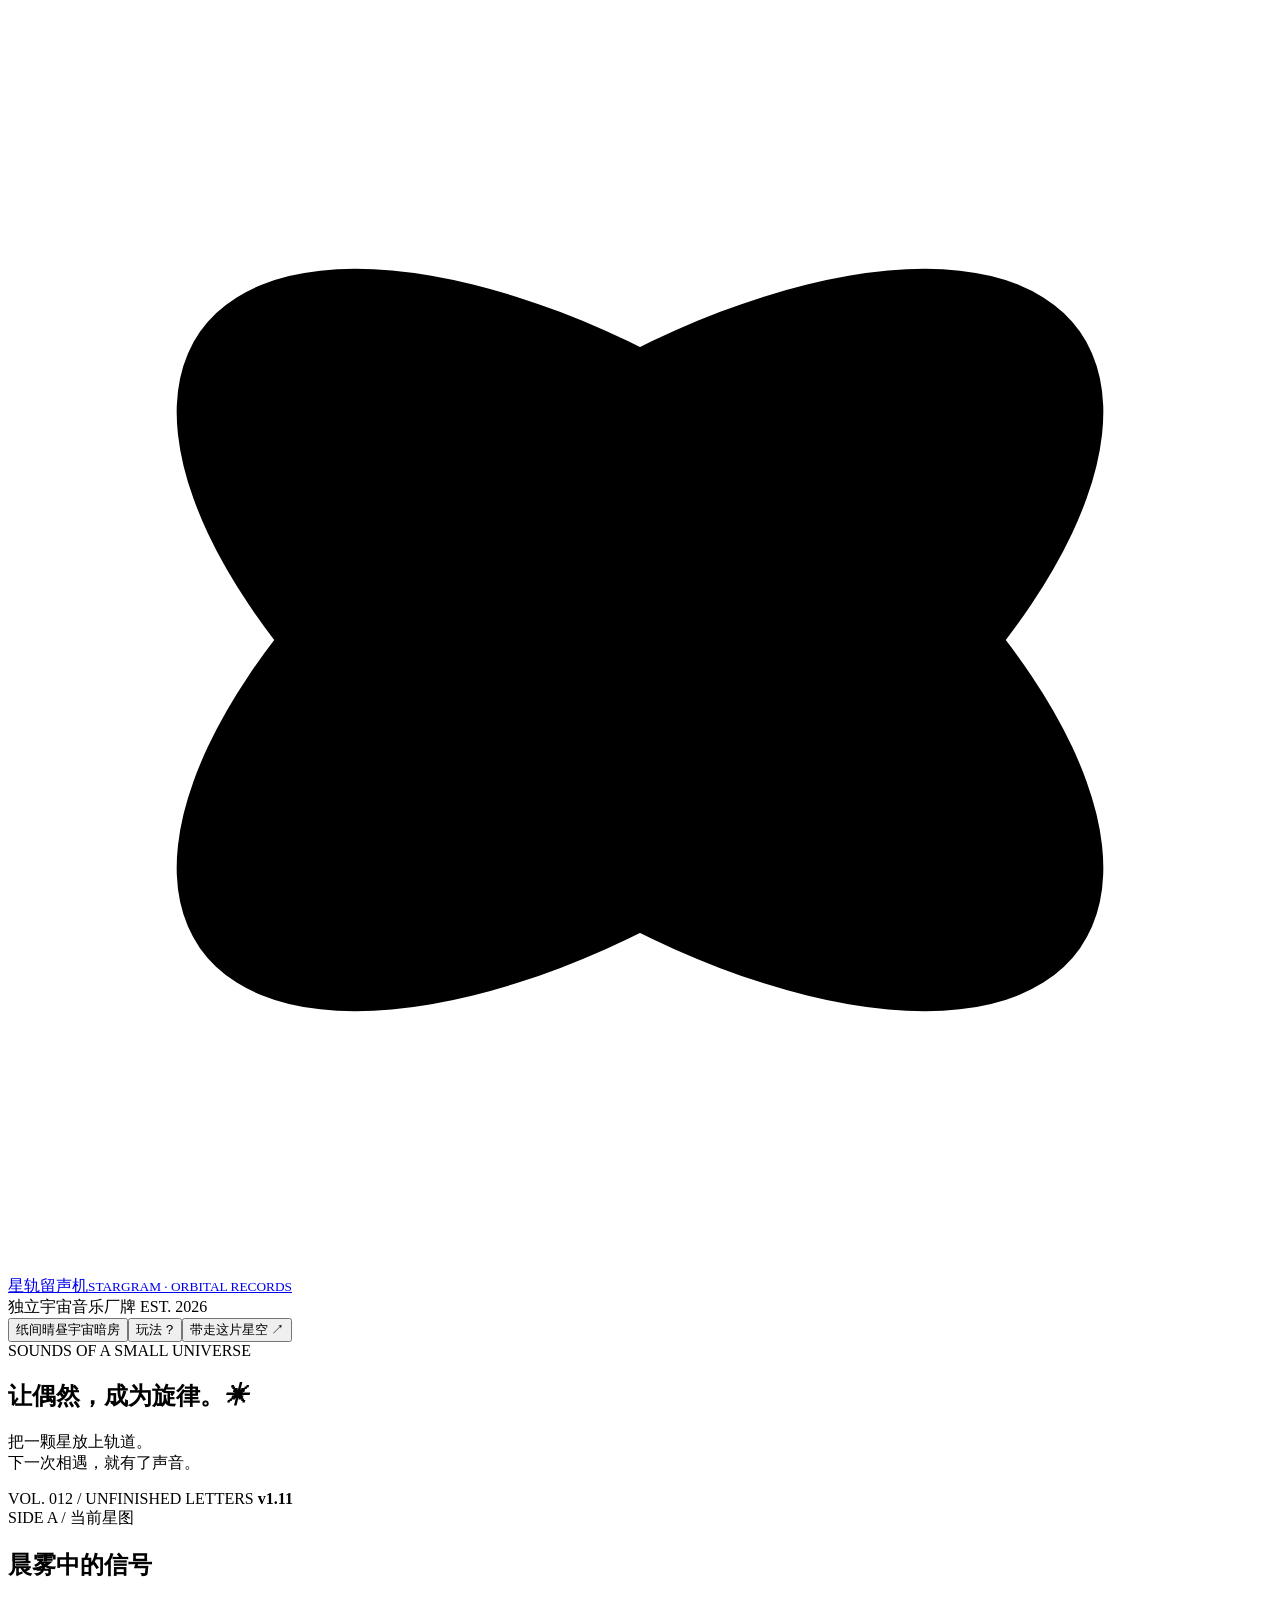
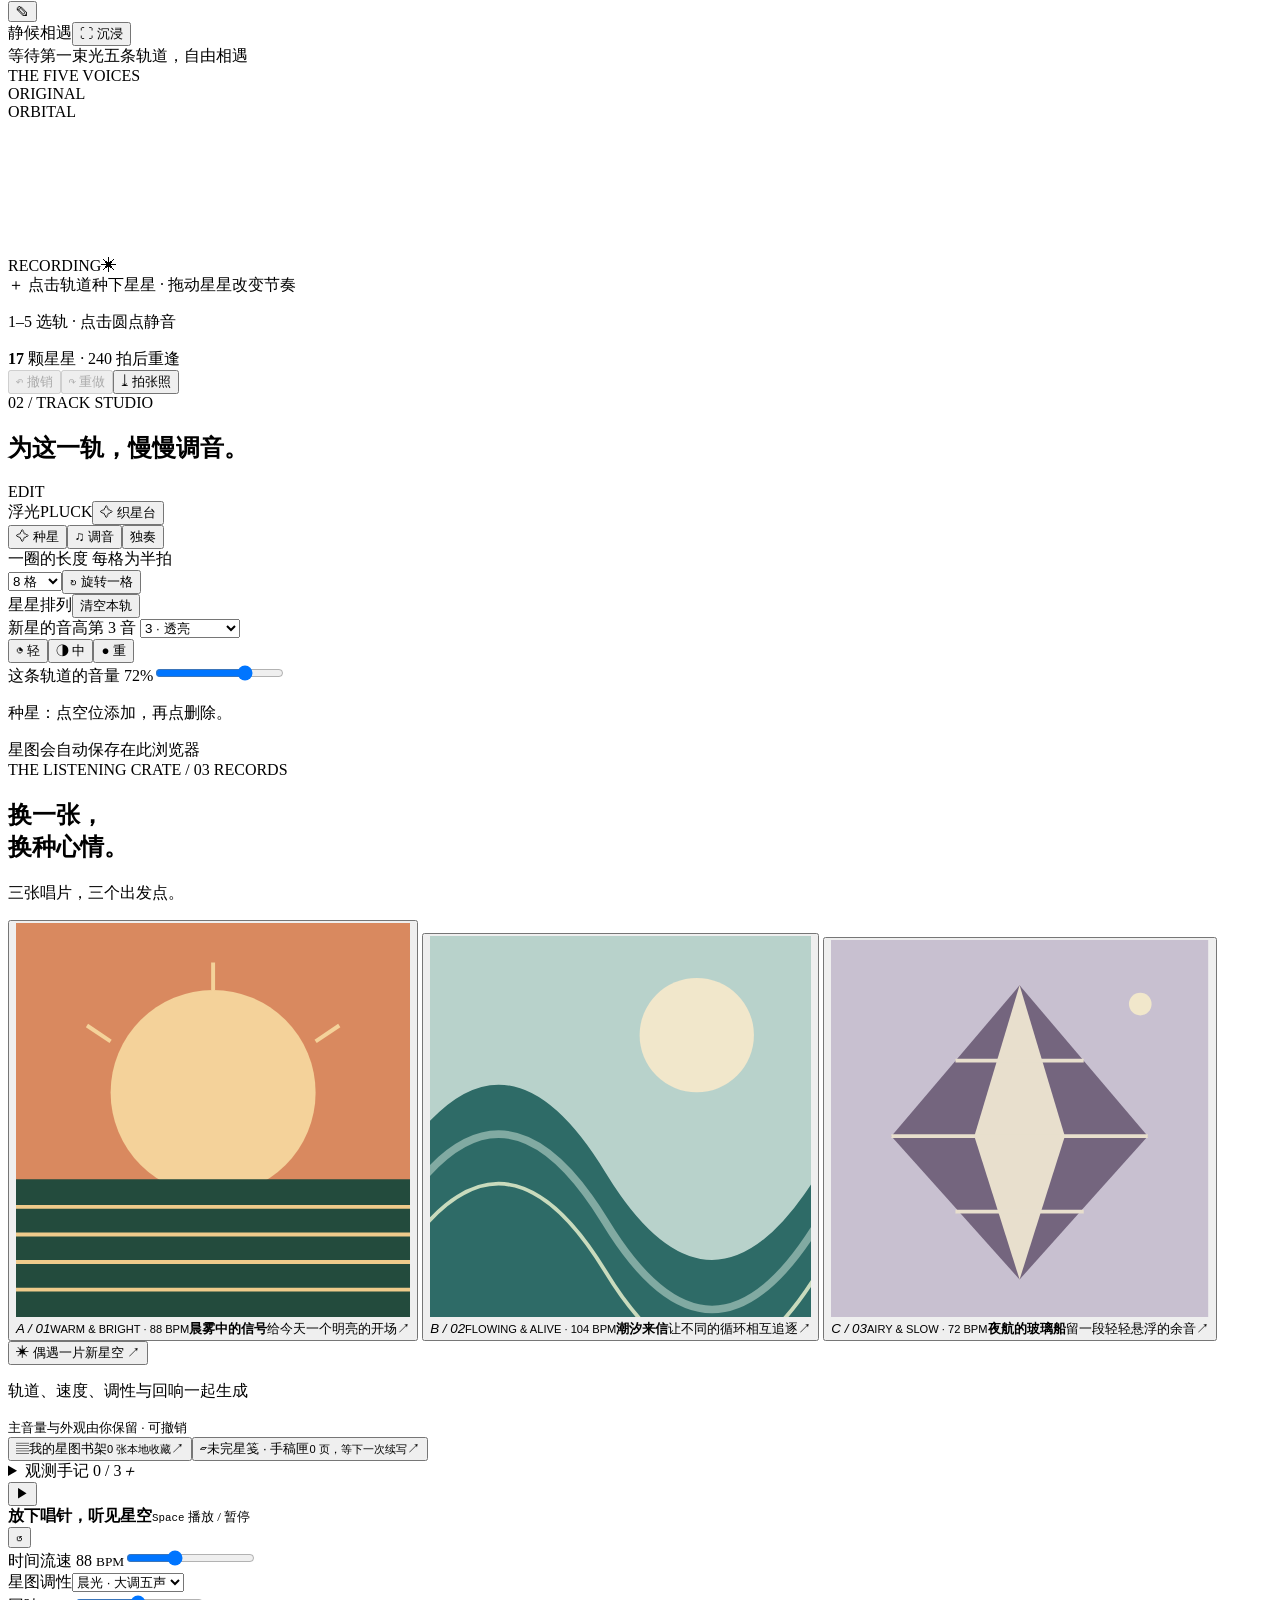
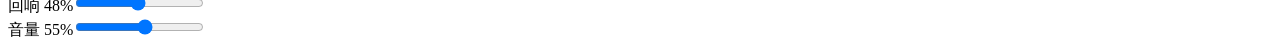
==== commit a3b1a53e: "feat: preserve v1.11 unfinished manuscripts with their source sky" ====
--- a/src/index.html
+++ b/src/index.html
@@ -18,7 +18,7 @@
   </header>
   <section class="studio-intro" aria-label="星际唱片室">
     <div><div class="eyebrow">SOUNDS OF A SMALL UNIVERSE</div><h1>让偶然，<span>成为旋律。</span><i aria-hidden="true">✳</i></h1></div>
-    <div class="studio-note"><p>把一颗星放上轨道。<br>下一次相遇，就有了声音。</p><div class="edition">VOL. 011 / PHRASE CUTOUTS <b>v1.10</b></div></div>
+    <div class="studio-note"><p>把一颗星放上轨道。<br>下一次相遇，就有了声音。</p><div class="edition">VOL. 012 / UNFINISHED LETTERS <b>v1.11</b></div></div>
   </section>
   <main class="workspace">
     <section class="observatory" aria-label="互动星图">
@@ -57,7 +57,7 @@
         <button class="preset" data-preset="tide"><span class="preset-art tide" aria-hidden="true"><svg viewBox="0 0 100 100"><path fill="#b8d2cb" d="M0 0h100v100H0z"/><circle cx="70" cy="26" r="15" fill="#f1e7cb"/><path d="M-10 62Q18 16 46 62T102 62v44H-10" fill="#2e6b67"/><path d="M-10 75Q18 29 46 75T102 75" fill="none" stroke="#81aaa2" stroke-width="2"/><path d="M-10 88Q18 42 46 88T102 88" fill="none" stroke="#c9dbbd" stroke-width="1"/></svg><em>B / 02</em></span><span><small>FLOWING & ALIVE · 104 BPM</small><strong>潮汐来信</strong><span class="preset-caption">让不同的循环相互追逐</span></span><span class="preset-arrow">↗</span></button>
         <button class="preset" data-preset="glass"><span class="preset-art glass" aria-hidden="true"><svg viewBox="0 0 100 100"><path fill="#c8c0d0" d="M0 0h100v100H0z"/><path d="m50 12 34 40-34 38-34-38Z" fill="#74657e"/><path d="m50 12 12 40-12 38-12-38Z" fill="#e8dfcd"/><path d="M16 52h68M33 32h34M33 72h34" stroke="#e8dfcd" fill="none" stroke-width="1"/><circle cx="82" cy="17" r="3" fill="#f1e7cb"/></svg><em>C / 03</em></span><span><small>AIRY & SLOW · 72 BPM</small><strong>夜航的玻璃船</strong><span class="preset-caption">留一段轻轻悬浮的余音</span></span><span class="preset-arrow">↗</span></button>
       </div>
-      <div class="library-actions"><div class="wander-launch"><button id="randomBtn" class="random-button"><span>✳</span> 偶遇一片新星空 <span>↗</span></button><p id="randomStatus" class="wander-status" role="status">轨道、速度、调性与回响一起生成</p><small class="wander-volume">主音量与外观由你保留 · 可撤销</small></div><button id="shelfBtn" class="shelf-button"><span>▤</span><span>我的星图书架<small id="shelfCount">0 张本地收藏</small></span><span>↗</span></button></div>
+      <div class="library-actions"><div class="wander-launch"><button id="randomBtn" class="random-button"><span>✳</span> 偶遇一片新星空 <span>↗</span></button><p id="randomStatus" class="wander-status" role="status">轨道、速度、调性与回响一起生成</p><small class="wander-volume">主音量与外观由你保留 · 可撤销</small></div><button id="shelfBtn" class="shelf-button"><span>▤</span><span>我的星图书架<small id="shelfCount">0 张本地收藏</small></span><span>↗</span></button><button id="draftsBtn" class="shelf-button draft-launch"><span>▱</span><span>未完星笺 · 手稿匣<small id="draftCount">0 页，等下一次续写</small></span><span>↗</span></button></div>
       <details class="field-notes"><summary>观测手记 <span id="discoveryCount">0 / 3</span><i>＋</i></summary><div class="discoveries"><div class="discovery" data-discovery="plant"><span>01</span> 亲手点亮一颗星星 <b>○</b></div><div class="discovery" data-discovery="orbit"><span>02</span> 改变一次轨道周期 <b>○</b></div><div class="discovery" data-discovery="listen"><span>03</span> 听见三十二次相遇 <b>○</b></div></div><p id="discoveryMessage">不必懂乐理，只需要一点好奇心。</p></details>
     </aside>
   </main>
@@ -96,6 +96,7 @@
         <canvas id="loomCanvas" width="720" height="720" aria-label="织星草稿预览，内圈音低，外圈音高"></canvas>
         <div class="loom-paper-caption"><span>内圈音低，外圈音高</span><span id="loomDraftMeta">5 颗星 / 16 格</span></div>
         <div id="loomPhrase" class="loom-phrase" aria-label="草稿的音符序列"></div>
+        <div class="manuscript-keep"><span class="eyebrow">A LETTER FOR TOMORROW</span><p>写到一半，也可以先留下。</p><div><button id="manuscriptSave" class="outline">存一页手稿 ↗</button><button id="manuscriptVault" class="text-button">打开手稿匣</button></div><small id="manuscriptKeepStatus">存入手稿匣后，刷新也能取回。</small></div>
       </section>
       <div class="loom-workspace">
         <section class="manuscript-sheet" aria-label="编辑旋律手稿">
@@ -135,11 +136,26 @@
       </div>
     </div>
     </div>
-    <div class="loom-footer"><p>关闭后可在本次页面继续手稿；刷新或换星图会结束暂存。<br>种回这条轨道后才保存到作品，仍可一次撤销。</p><button id="loomApply" class="primary">把手稿种回这条轨道 <span>↗</span></button></div>
+    <div class="loom-footer"><p>刷新前，可先「存一页手稿」留到下次。<br>种回这条轨道才改变作品，仍可一次撤销。</p><button id="loomApply" class="primary">把手稿种回这条轨道 <span>↗</span></button></div>
+  </dialog>
+  <dialog id="draftDialog" class="draft-dialog" aria-labelledby="draftTitle">
+    <button class="dialog-close" data-close aria-label="关闭手稿匣">×</button>
+    <header class="draft-head"><div class="eyebrow">UNFINISHED LETTERS / 未完星笺</div><h2 id="draftTitle">留给下一次相遇的你。</h2><p>原轨、手稿，以及它出发的那片星空，一起留在这里。</p><div class="draft-tabs" role="group" aria-label="手稿匣操作"><button id="draftBrowseTab" aria-pressed="true">翻开手稿匣 <span id="draftTotal">0 / 12</span></button><button id="draftSaveTab" aria-pressed="false">存当前手稿</button></div></header>
+    <div class="draft-scroll">
+      <section id="draftSavePane" class="draft-save-pane" hidden>
+        <div class="draft-save-copy"><span class="eyebrow">ONE PAGE, STILL BECOMING</span><h3>还没写完，也值得保存。</h3><p id="draftSaveSummary"></p><div id="draftSavePreview"></div></div>
+        <form id="draftSaveForm"><label for="draftName">给这一页取个名字</label><input id="draftName" type="text" maxlength="60" required autocomplete="off"><p>保存稿面和原星图，不保存选区、撤回历史或试听。工作台保持原样。</p><div class="draft-save-actions"><button id="draftSaveSubmit" class="primary" type="submit">存进手稿匣</button><button id="draftSaveAs" class="outline" type="button" hidden>另存一页</button><button id="draftSaveFile" class="text-button" type="button">另存手稿文件 ↓</button></div></form>
+      </section>
+      <section id="draftBrowsePane">
+        <div class="draft-toolbar"><span id="draftSummary">12页以内的小小抽屉</span><button id="draftImport" class="text-button">读入手稿文件 ↗</button><input id="draftImportFile" type="file" accept=".json,application/json" hidden></div>
+        <div id="draftUndo" class="draft-undo" hidden><span>刚才移出的一页，还可以回来。</span><button id="draftRestore" class="text-button">撤销移出</button></div>
+        <div class="draft-layout"><div id="draftList" class="draft-list" aria-label="已保存的手稿"></div><section id="draftDetail" class="draft-detail" aria-label="手稿预览"><div id="draftPreview"></div><div id="draftDetailActions" hidden><p class="draft-return-note">取回会把工作台换成原星图，再打开手稿，主星图可一次撤销。当前未入匣的页面手稿会结束。主音量和外观保留，不自动播放。</p><button id="draftTake" class="primary wide">取回原星图，继续写 ↗</button><button id="draftImportSave" class="primary wide" hidden>把这页收入手稿匣</button><div class="draft-detail-tools"><button id="draftExport" class="text-button">另存手稿文件 ↓</button><button id="draftRemove" class="text-button">移出这一页</button></div></div></section></div>
+      </section>
+    </div><footer class="draft-foot"><p id="draftStatus" role="status" aria-live="polite">只留在此浏览器。重要的一页，也可以另存手稿文件带走。</p></footer>
   </dialog>
   <dialog id="renameDialog"><button class="dialog-close" data-close aria-label="关闭命名">×</button><div class="eyebrow">NAME THIS LITTLE UNIVERSE</div><h2>给这片星空一个名字。</h2><form id="renameForm"><label class="control-label" for="titleInput">星图名称 <span>最多 60 字</span></label><input id="titleInput" type="text" maxlength="60" required autocomplete="off"><button class="primary wide" type="submit">保存名字</button></form></dialog>
   <dialog id="shelfDialog" class="shelf-dialog"><button class="dialog-close" data-close aria-label="关闭星图书架">×</button><div class="eyebrow">YOUR PRIVATE PRESSING / 24 RECORDS</div><h2>把喜欢的偶然，收进书架。</h2><p class="dialog-intro">每一张都是独立快照。随时回来看，继续拨动它的星星。</p><form id="shelfForm" class="shelf-save"><label for="shelfTitle" class="control-label">这次相遇的名字</label><div><input id="shelfTitle" type="text" maxlength="60" required autocomplete="off"><button class="primary" type="submit">收藏当前星图</button></div></form><div class="shelf-meta"><span id="shelfSummary">0 / 24 张星图</span><span>仅保存在此浏览器 · 可另存 JSON</span></div><div id="shelfFeedback" class="shelf-feedback" role="status" aria-live="polite"></div><div id="shelfUndo" class="shelf-undo" hidden><span>一张星图已移出书架</span><button id="restoreShelfBtn" class="text-button">撤销移除</button></div><div id="shelfGrid" class="shelf-grid"></div></dialog>
-  <dialog id="helpDialog"><button class="dialog-close" data-close aria-label="关闭玩法">×</button><div class="eyebrow">A SMALL GUIDE TO YOUR UNIVERSE</div><h2>这片星空，由你来调音。</h2><p class="dialog-intro">每一圈都是一条旋律。彗星与星星相遇，声音就会发生。</p><ol class="guide"><li><b>先听，再动手。</b>点击播放，或者按空格。选一张喜欢的星图作起点。</li><li><b>把音符种在轨道上。</b>点击空位添加，再点一次删除。拖到另一个位置改变时机，拖到另一圈改变音色。右击星星可升高音高。切到「调音」可选中星星改音高、轻重；Shift+点击可快速改变力度。也可以打开「织星台」，从当前轨道抄下一张星谱纸，点格子改音高与轻重，用 A/B 分别听原轨与手稿。想找新旋律时，展开「织一个新念头」，再按「织出候选」；喜欢后种回本轨。关窗可在本次页面接着写，刷新会结束手稿暂存。</li><li><b>让循环错开。</b>选中一条轨道，把一圈从 16 格改成 12 格。相同音符会在下一圈遇到不同的伙伴。</li><li><b>留下属于你的偶然。</b>给星图命名，收藏进自己的星图书架；也可以导出 WAV、MIDI 和保留全部设置的星图文件。</li></ol><div class="shortcut-row"><span><kbd>Space</kbd> 播放</span><span><kbd>Ctrl Z</kbd> 撤销</span><span><kbd>Ctrl Shift Z</kbd> 重做</span><span><kbd>1–5</kbd> 选轨</span><span><kbd>?</kbd> 玩法</span></div><p class="fine-print">完全离线 · 无账号 · 无上传 · 所有声音在本机合成<br>切到其他标签页会自动暂停。浏览器首次播放需要你点击一下。</p><button class="primary wide" data-close>知道了，去种星星</button></dialog>
+  <dialog id="helpDialog"><button class="dialog-close" data-close aria-label="关闭玩法">×</button><div class="eyebrow">A SMALL GUIDE TO YOUR UNIVERSE</div><h2>这片星空，由你来调音。</h2><p class="dialog-intro">每一圈都是一条旋律。彗星与星星相遇，声音就会发生。</p><ol class="guide"><li><b>先听，再动手。</b>点击播放，或者按空格。选一张喜欢的星图作起点。</li><li><b>把音符种在轨道上。</b>点击空位添加，再点一次删除。拖到另一个位置改变时机，拖到另一圈改变音色。右击星星可升高音高。切到「调音」可选中星星改音高、轻重；Shift+点击可快速改变力度。也可以打开「织星台」，从当前轨道抄下一张星谱纸，点格子改音高与轻重，用 A/B 分别听原轨与手稿。想找新旋律时，展开「织一个新念头」，再按「织出候选」；喜欢后种回本轨。关窗可在本次页面接着写；存入“未完星笺”后，刷新也能取回。</li><li><b>让循环错开。</b>选中一条轨道，把一圈从 16 格改成 12 格。相同音符会在下一圈遇到不同的伙伴。</li><li><b>留下属于你的偶然。</b>给星图命名，收藏进自己的星图书架；也可以导出 WAV、MIDI 和保留全部设置的星图文件。</li></ol><div class="shortcut-row"><span><kbd>Space</kbd> 播放</span><span><kbd>Ctrl Z</kbd> 撤销</span><span><kbd>Ctrl Shift Z</kbd> 重做</span><span><kbd>1–5</kbd> 选轨</span><span><kbd>?</kbd> 玩法</span></div><p class="fine-print">完全离线 · 无账号 · 无上传 · 所有声音在本机合成<br>切到其他标签页会自动暂停。浏览器首次播放需要你点击一下。</p><button class="primary wide" data-close>知道了，去种星星</button></dialog>
   <dialog id="exportDialog"><button class="dialog-close" data-close aria-label="关闭导出">×</button><div class="eyebrow">THE TAKEAWAY COUNTER / 留下这一刻</div><h2>把这次相遇带走。</h2><p class="dialog-intro">音乐从第一格开始导出；星图保留你现在的全部编排。</p><div class="letter-entry"><div><span class="eyebrow">INTERSTELLAR POST</span><strong>把你的星空，寄给某个人。</strong></div><button id="letterSendBtn" class="primary">寄出当前星图 ↗</button><button id="letterReadBtn" class="outline">读一封来信</button></div><div class="export-options"><button id="wavBtn"><span class="export-icon">WAV</span><span><strong>一段音乐</strong><small>WAV · 8 小节 + 混响尾音 · 44.1 kHz 立体声</small></span><b>↓</b></button><button id="midiBtn"><span class="export-icon">MIDI</span><span><strong>继续编曲</strong><small>MIDI · 五条独立音轨 · 含速度信息</small></span><b>↓</b></button><button id="jsonBtn"><span class="export-icon">MAP</span><span><strong>保存这张星图</strong><small>STARGRAM v2 · 保留音符力度、独奏与分轨音量</small></span><b>↓</b></button><button id="posterExportBtn"><span class="export-icon">PNG</span><span><strong>一张封面</strong><small>明信片 · 1600 × 1200 · 当前星图</small></span><b>↓</b></button></div><div class="import-row"><span>有一张以前保存的星图？</span><button id="importBtn" class="outline">导入星图 ↗</button><input type="file" id="importInput" accept=".json,application/json" hidden></div><p id="exportStatus" class="fine-print" aria-live="polite">文件由浏览器保存到下载位置。MIDI 音色由播放软件决定。</p></dialog>
   <dialog id="letterDialog" class="letter-dialog" aria-labelledby="letterTitle">
     <button class="dialog-close" data-close aria-label="关闭星际来信">×</button>
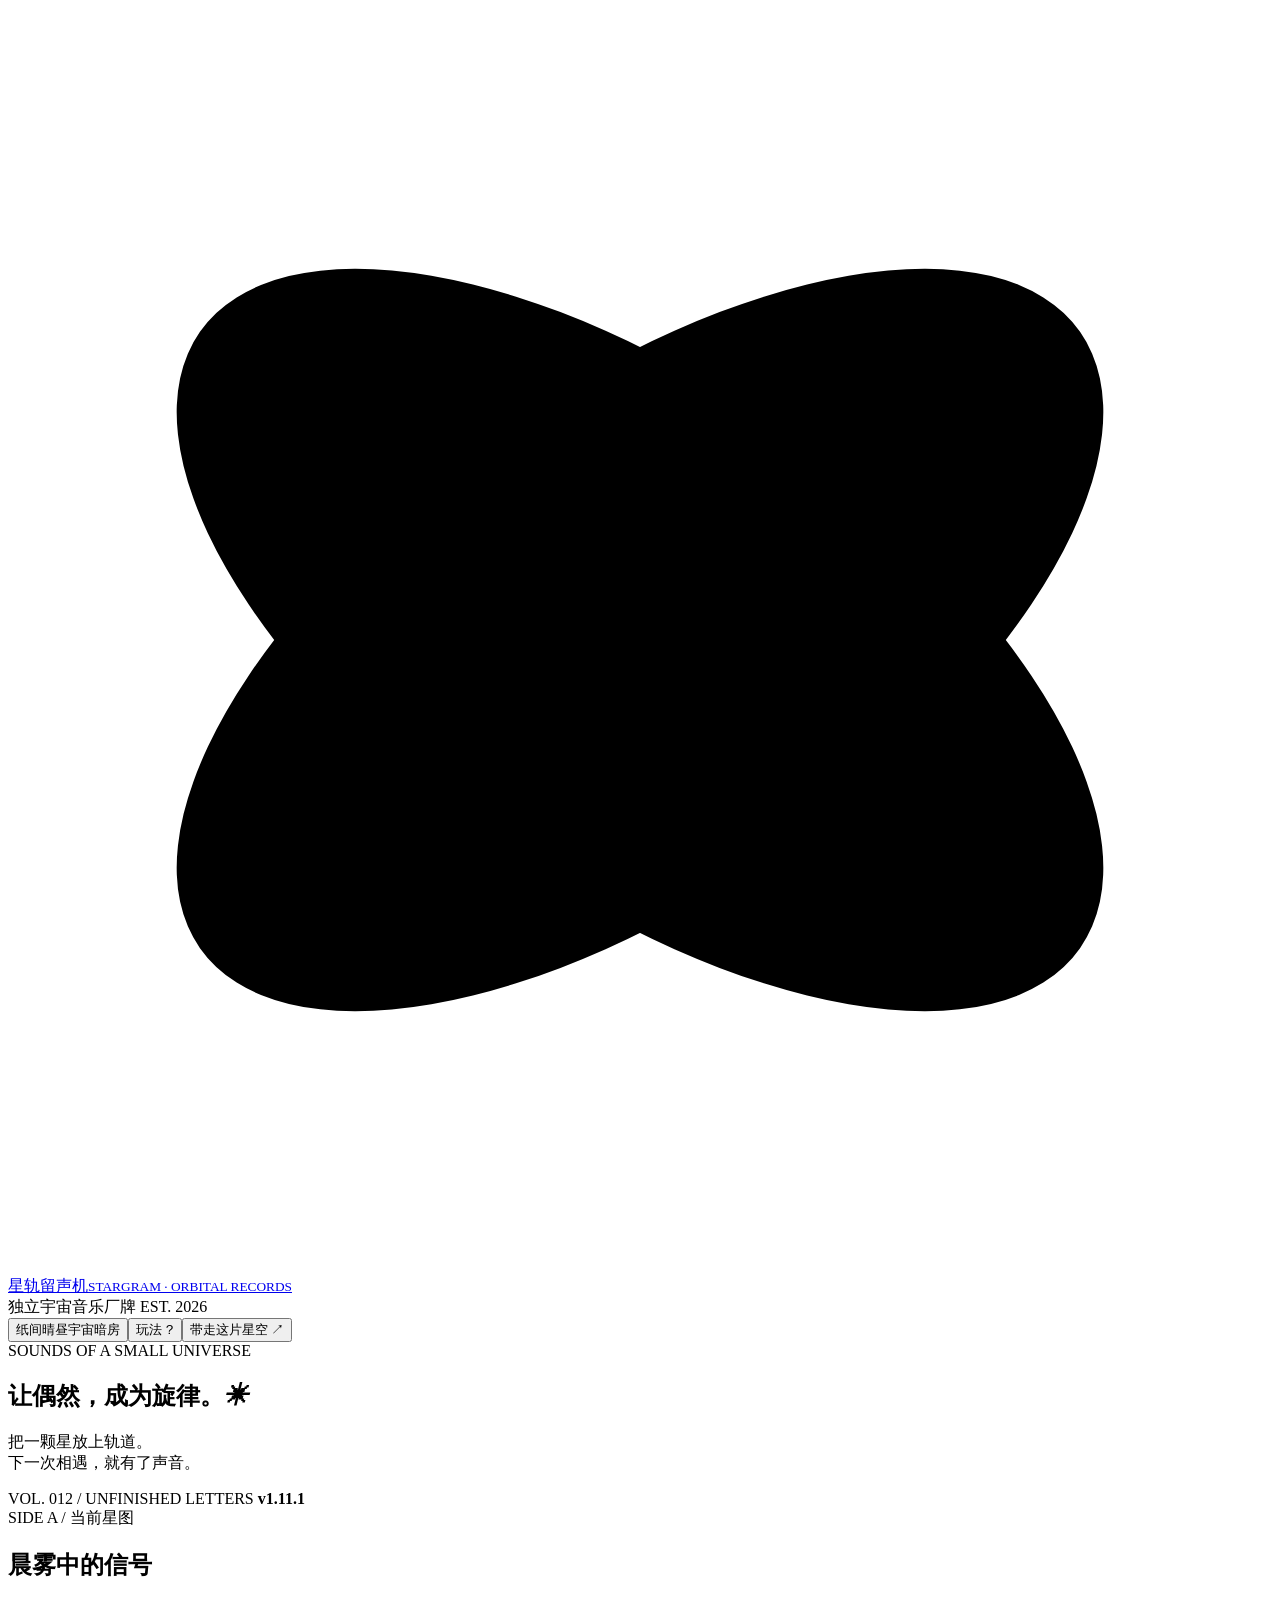
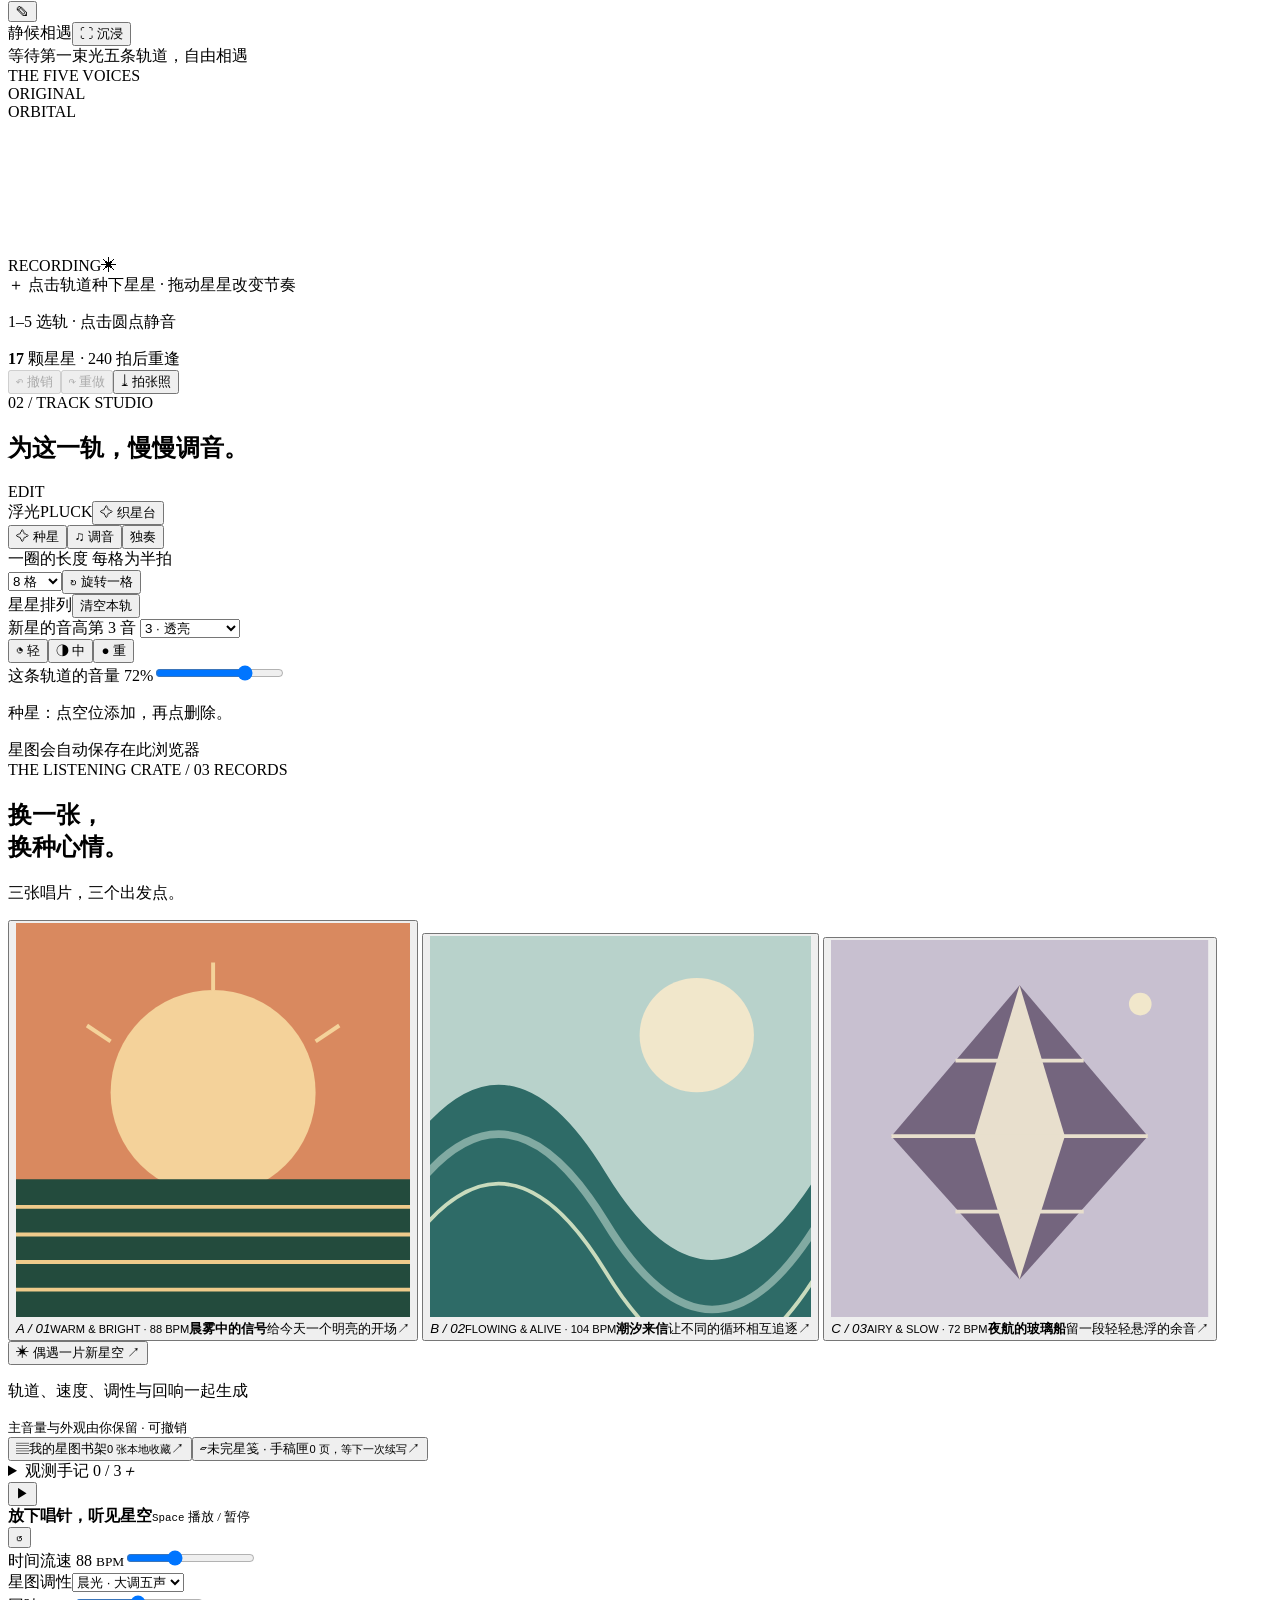
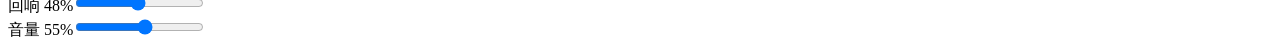
==== commit 71d20c34: "fix: center dialog close icons with symmetric SVG" ====
--- a/src/index.html
+++ b/src/index.html
@@ -18,7 +18,7 @@
   </header>
   <section class="studio-intro" aria-label="星际唱片室">
     <div><div class="eyebrow">SOUNDS OF A SMALL UNIVERSE</div><h1>让偶然，<span>成为旋律。</span><i aria-hidden="true">✳</i></h1></div>
-    <div class="studio-note"><p>把一颗星放上轨道。<br>下一次相遇，就有了声音。</p><div class="edition">VOL. 012 / UNFINISHED LETTERS <b>v1.11</b></div></div>
+    <div class="studio-note"><p>把一颗星放上轨道。<br>下一次相遇，就有了声音。</p><div class="edition">VOL. 012 / UNFINISHED LETTERS <b>v1.11.1</b></div></div>
   </section>
   <main class="workspace">
     <section class="observatory" aria-label="互动星图">
@@ -70,7 +70,7 @@
   </footer>
   <div id="toast" class="toast" role="status" aria-live="polite"></div>
   <dialog id="themeDialog" class="theme-dialog darkroom" aria-labelledby="themeTitle">
-    <button class="dialog-close" data-close aria-label="关闭宇宙暗房">×</button>
+    <button class="dialog-close" data-close aria-label="关闭宇宙暗房"><svg viewBox="0 0 24 24" width="18" height="18" aria-hidden="true" focusable="false"><path d="M4 4 20 20M20 4 4 20" fill="none" stroke="currentColor" stroke-width="1.8" stroke-linecap="round"/></svg></button>
     <div class="eyebrow">THE COSMIC DARKROOM / 宇宙暗房</div><div class="darkroom-title"><h2 id="themeTitle">把宇宙，调成你的颜色。</h2><span>06 × 05 × 04 × 03<br><b>360</b> 种相遇</span></div>
     <p class="dialog-intro">选一张天幕，滤一束光，再为它刻上纹样和字迹。</p>
     <div class="darkroom-layout">
@@ -84,7 +84,7 @@
     </div><div class="darkroom-footer"><p id="themeStatus" role="status" aria-live="polite"></p><button class="primary" data-close>把这束光留在星图里 ↗</button></div>
   </dialog>
   <dialog id="loomDialog" class="loom-dialog" aria-labelledby="loomTitle">
-    <button class="dialog-close" data-close aria-label="关闭织星台">×</button>
+    <button class="dialog-close" data-close aria-label="关闭织星台"><svg viewBox="0 0 24 24" width="18" height="18" aria-hidden="true" focusable="false"><path d="M4 4 20 20M20 4 4 20" fill="none" stroke="currentColor" stroke-width="1.8" stroke-linecap="round"/></svg></button>
     <div class="loom-scroll">
     <div class="eyebrow">ECHO MANUSCRIPT / 回声手稿</div>
     <h2 id="loomTitle">从这一圈，写向下一圈。</h2>
@@ -139,7 +139,7 @@
     <div class="loom-footer"><p>刷新前，可先「存一页手稿」留到下次。<br>种回这条轨道才改变作品，仍可一次撤销。</p><button id="loomApply" class="primary">把手稿种回这条轨道 <span>↗</span></button></div>
   </dialog>
   <dialog id="draftDialog" class="draft-dialog" aria-labelledby="draftTitle">
-    <button class="dialog-close" data-close aria-label="关闭手稿匣">×</button>
+    <button class="dialog-close" data-close aria-label="关闭手稿匣"><svg viewBox="0 0 24 24" width="18" height="18" aria-hidden="true" focusable="false"><path d="M4 4 20 20M20 4 4 20" fill="none" stroke="currentColor" stroke-width="1.8" stroke-linecap="round"/></svg></button>
     <header class="draft-head"><div class="eyebrow">UNFINISHED LETTERS / 未完星笺</div><h2 id="draftTitle">留给下一次相遇的你。</h2><p>原轨、手稿，以及它出发的那片星空，一起留在这里。</p><div class="draft-tabs" role="group" aria-label="手稿匣操作"><button id="draftBrowseTab" aria-pressed="true">翻开手稿匣 <span id="draftTotal">0 / 12</span></button><button id="draftSaveTab" aria-pressed="false">存当前手稿</button></div></header>
     <div class="draft-scroll">
       <section id="draftSavePane" class="draft-save-pane" hidden>
@@ -153,12 +153,12 @@
       </section>
     </div><footer class="draft-foot"><p id="draftStatus" role="status" aria-live="polite">只留在此浏览器。重要的一页，也可以另存手稿文件带走。</p></footer>
   </dialog>
-  <dialog id="renameDialog"><button class="dialog-close" data-close aria-label="关闭命名">×</button><div class="eyebrow">NAME THIS LITTLE UNIVERSE</div><h2>给这片星空一个名字。</h2><form id="renameForm"><label class="control-label" for="titleInput">星图名称 <span>最多 60 字</span></label><input id="titleInput" type="text" maxlength="60" required autocomplete="off"><button class="primary wide" type="submit">保存名字</button></form></dialog>
-  <dialog id="shelfDialog" class="shelf-dialog"><button class="dialog-close" data-close aria-label="关闭星图书架">×</button><div class="eyebrow">YOUR PRIVATE PRESSING / 24 RECORDS</div><h2>把喜欢的偶然，收进书架。</h2><p class="dialog-intro">每一张都是独立快照。随时回来看，继续拨动它的星星。</p><form id="shelfForm" class="shelf-save"><label for="shelfTitle" class="control-label">这次相遇的名字</label><div><input id="shelfTitle" type="text" maxlength="60" required autocomplete="off"><button class="primary" type="submit">收藏当前星图</button></div></form><div class="shelf-meta"><span id="shelfSummary">0 / 24 张星图</span><span>仅保存在此浏览器 · 可另存 JSON</span></div><div id="shelfFeedback" class="shelf-feedback" role="status" aria-live="polite"></div><div id="shelfUndo" class="shelf-undo" hidden><span>一张星图已移出书架</span><button id="restoreShelfBtn" class="text-button">撤销移除</button></div><div id="shelfGrid" class="shelf-grid"></div></dialog>
-  <dialog id="helpDialog"><button class="dialog-close" data-close aria-label="关闭玩法">×</button><div class="eyebrow">A SMALL GUIDE TO YOUR UNIVERSE</div><h2>这片星空，由你来调音。</h2><p class="dialog-intro">每一圈都是一条旋律。彗星与星星相遇，声音就会发生。</p><ol class="guide"><li><b>先听，再动手。</b>点击播放，或者按空格。选一张喜欢的星图作起点。</li><li><b>把音符种在轨道上。</b>点击空位添加，再点一次删除。拖到另一个位置改变时机，拖到另一圈改变音色。右击星星可升高音高。切到「调音」可选中星星改音高、轻重；Shift+点击可快速改变力度。也可以打开「织星台」，从当前轨道抄下一张星谱纸，点格子改音高与轻重，用 A/B 分别听原轨与手稿。想找新旋律时，展开「织一个新念头」，再按「织出候选」；喜欢后种回本轨。关窗可在本次页面接着写；存入“未完星笺”后，刷新也能取回。</li><li><b>让循环错开。</b>选中一条轨道，把一圈从 16 格改成 12 格。相同音符会在下一圈遇到不同的伙伴。</li><li><b>留下属于你的偶然。</b>给星图命名，收藏进自己的星图书架；也可以导出 WAV、MIDI 和保留全部设置的星图文件。</li></ol><div class="shortcut-row"><span><kbd>Space</kbd> 播放</span><span><kbd>Ctrl Z</kbd> 撤销</span><span><kbd>Ctrl Shift Z</kbd> 重做</span><span><kbd>1–5</kbd> 选轨</span><span><kbd>?</kbd> 玩法</span></div><p class="fine-print">完全离线 · 无账号 · 无上传 · 所有声音在本机合成<br>切到其他标签页会自动暂停。浏览器首次播放需要你点击一下。</p><button class="primary wide" data-close>知道了，去种星星</button></dialog>
-  <dialog id="exportDialog"><button class="dialog-close" data-close aria-label="关闭导出">×</button><div class="eyebrow">THE TAKEAWAY COUNTER / 留下这一刻</div><h2>把这次相遇带走。</h2><p class="dialog-intro">音乐从第一格开始导出；星图保留你现在的全部编排。</p><div class="letter-entry"><div><span class="eyebrow">INTERSTELLAR POST</span><strong>把你的星空，寄给某个人。</strong></div><button id="letterSendBtn" class="primary">寄出当前星图 ↗</button><button id="letterReadBtn" class="outline">读一封来信</button></div><div class="export-options"><button id="wavBtn"><span class="export-icon">WAV</span><span><strong>一段音乐</strong><small>WAV · 8 小节 + 混响尾音 · 44.1 kHz 立体声</small></span><b>↓</b></button><button id="midiBtn"><span class="export-icon">MIDI</span><span><strong>继续编曲</strong><small>MIDI · 五条独立音轨 · 含速度信息</small></span><b>↓</b></button><button id="jsonBtn"><span class="export-icon">MAP</span><span><strong>保存这张星图</strong><small>STARGRAM v2 · 保留音符力度、独奏与分轨音量</small></span><b>↓</b></button><button id="posterExportBtn"><span class="export-icon">PNG</span><span><strong>一张封面</strong><small>明信片 · 1600 × 1200 · 当前星图</small></span><b>↓</b></button></div><div class="import-row"><span>有一张以前保存的星图？</span><button id="importBtn" class="outline">导入星图 ↗</button><input type="file" id="importInput" accept=".json,application/json" hidden></div><p id="exportStatus" class="fine-print" aria-live="polite">文件由浏览器保存到下载位置。MIDI 音色由播放软件决定。</p></dialog>
+  <dialog id="renameDialog"><button class="dialog-close" data-close aria-label="关闭命名"><svg viewBox="0 0 24 24" width="18" height="18" aria-hidden="true" focusable="false"><path d="M4 4 20 20M20 4 4 20" fill="none" stroke="currentColor" stroke-width="1.8" stroke-linecap="round"/></svg></button><div class="eyebrow">NAME THIS LITTLE UNIVERSE</div><h2>给这片星空一个名字。</h2><form id="renameForm"><label class="control-label" for="titleInput">星图名称 <span>最多 60 字</span></label><input id="titleInput" type="text" maxlength="60" required autocomplete="off"><button class="primary wide" type="submit">保存名字</button></form></dialog>
+  <dialog id="shelfDialog" class="shelf-dialog"><button class="dialog-close" data-close aria-label="关闭星图书架"><svg viewBox="0 0 24 24" width="18" height="18" aria-hidden="true" focusable="false"><path d="M4 4 20 20M20 4 4 20" fill="none" stroke="currentColor" stroke-width="1.8" stroke-linecap="round"/></svg></button><div class="eyebrow">YOUR PRIVATE PRESSING / 24 RECORDS</div><h2>把喜欢的偶然，收进书架。</h2><p class="dialog-intro">每一张都是独立快照。随时回来看，继续拨动它的星星。</p><form id="shelfForm" class="shelf-save"><label for="shelfTitle" class="control-label">这次相遇的名字</label><div><input id="shelfTitle" type="text" maxlength="60" required autocomplete="off"><button class="primary" type="submit">收藏当前星图</button></div></form><div class="shelf-meta"><span id="shelfSummary">0 / 24 张星图</span><span>仅保存在此浏览器 · 可另存 JSON</span></div><div id="shelfFeedback" class="shelf-feedback" role="status" aria-live="polite"></div><div id="shelfUndo" class="shelf-undo" hidden><span>一张星图已移出书架</span><button id="restoreShelfBtn" class="text-button">撤销移除</button></div><div id="shelfGrid" class="shelf-grid"></div></dialog>
+  <dialog id="helpDialog"><button class="dialog-close" data-close aria-label="关闭玩法"><svg viewBox="0 0 24 24" width="18" height="18" aria-hidden="true" focusable="false"><path d="M4 4 20 20M20 4 4 20" fill="none" stroke="currentColor" stroke-width="1.8" stroke-linecap="round"/></svg></button><div class="eyebrow">A SMALL GUIDE TO YOUR UNIVERSE</div><h2>这片星空，由你来调音。</h2><p class="dialog-intro">每一圈都是一条旋律。彗星与星星相遇，声音就会发生。</p><ol class="guide"><li><b>先听，再动手。</b>点击播放，或者按空格。选一张喜欢的星图作起点。</li><li><b>把音符种在轨道上。</b>点击空位添加，再点一次删除。拖到另一个位置改变时机，拖到另一圈改变音色。右击星星可升高音高。切到「调音」可选中星星改音高、轻重；Shift+点击可快速改变力度。也可以打开「织星台」，从当前轨道抄下一张星谱纸，点格子改音高与轻重，用 A/B 分别听原轨与手稿。想找新旋律时，展开「织一个新念头」，再按「织出候选」；喜欢后种回本轨。关窗可在本次页面接着写；存入“未完星笺”后，刷新也能取回。</li><li><b>让循环错开。</b>选中一条轨道，把一圈从 16 格改成 12 格。相同音符会在下一圈遇到不同的伙伴。</li><li><b>留下属于你的偶然。</b>给星图命名，收藏进自己的星图书架；也可以导出 WAV、MIDI 和保留全部设置的星图文件。</li></ol><div class="shortcut-row"><span><kbd>Space</kbd> 播放</span><span><kbd>Ctrl Z</kbd> 撤销</span><span><kbd>Ctrl Shift Z</kbd> 重做</span><span><kbd>1–5</kbd> 选轨</span><span><kbd>?</kbd> 玩法</span></div><p class="fine-print">完全离线 · 无账号 · 无上传 · 所有声音在本机合成<br>切到其他标签页会自动暂停。浏览器首次播放需要你点击一下。</p><button class="primary wide" data-close>知道了，去种星星</button></dialog>
+  <dialog id="exportDialog"><button class="dialog-close" data-close aria-label="关闭导出"><svg viewBox="0 0 24 24" width="18" height="18" aria-hidden="true" focusable="false"><path d="M4 4 20 20M20 4 4 20" fill="none" stroke="currentColor" stroke-width="1.8" stroke-linecap="round"/></svg></button><div class="eyebrow">THE TAKEAWAY COUNTER / 留下这一刻</div><h2>把这次相遇带走。</h2><p class="dialog-intro">音乐从第一格开始导出；星图保留你现在的全部编排。</p><div class="letter-entry"><div><span class="eyebrow">INTERSTELLAR POST</span><strong>把你的星空，寄给某个人。</strong></div><button id="letterSendBtn" class="primary">寄出当前星图 ↗</button><button id="letterReadBtn" class="outline">读一封来信</button></div><div class="export-options"><button id="wavBtn"><span class="export-icon">WAV</span><span><strong>一段音乐</strong><small>WAV · 8 小节 + 混响尾音 · 44.1 kHz 立体声</small></span><b>↓</b></button><button id="midiBtn"><span class="export-icon">MIDI</span><span><strong>继续编曲</strong><small>MIDI · 五条独立音轨 · 含速度信息</small></span><b>↓</b></button><button id="jsonBtn"><span class="export-icon">MAP</span><span><strong>保存这张星图</strong><small>STARGRAM v2 · 保留音符力度、独奏与分轨音量</small></span><b>↓</b></button><button id="posterExportBtn"><span class="export-icon">PNG</span><span><strong>一张封面</strong><small>明信片 · 1600 × 1200 · 当前星图</small></span><b>↓</b></button></div><div class="import-row"><span>有一张以前保存的星图？</span><button id="importBtn" class="outline">导入星图 ↗</button><input type="file" id="importInput" accept=".json,application/json" hidden></div><p id="exportStatus" class="fine-print" aria-live="polite">文件由浏览器保存到下载位置。MIDI 音色由播放软件决定。</p></dialog>
   <dialog id="letterDialog" class="letter-dialog" aria-labelledby="letterTitle">
-    <button class="dialog-close" data-close aria-label="关闭星际来信">×</button>
+    <button class="dialog-close" data-close aria-label="关闭星际来信"><svg viewBox="0 0 24 24" width="18" height="18" aria-hidden="true" focusable="false"><path d="M4 4 20 20M20 4 4 20" fill="none" stroke="currentColor" stroke-width="1.8" stroke-linecap="round"/></svg></button>
     <div class="eyebrow">THE INTERSTELLAR POST / 星际来信</div>
     <h2 id="letterTitle">把这一圈，寄到另一片星空。</h2>
     <p class="dialog-intro">有些偶然，可以寄给某个人。让同一段旋律，在另一台唱片机上响起。</p>
